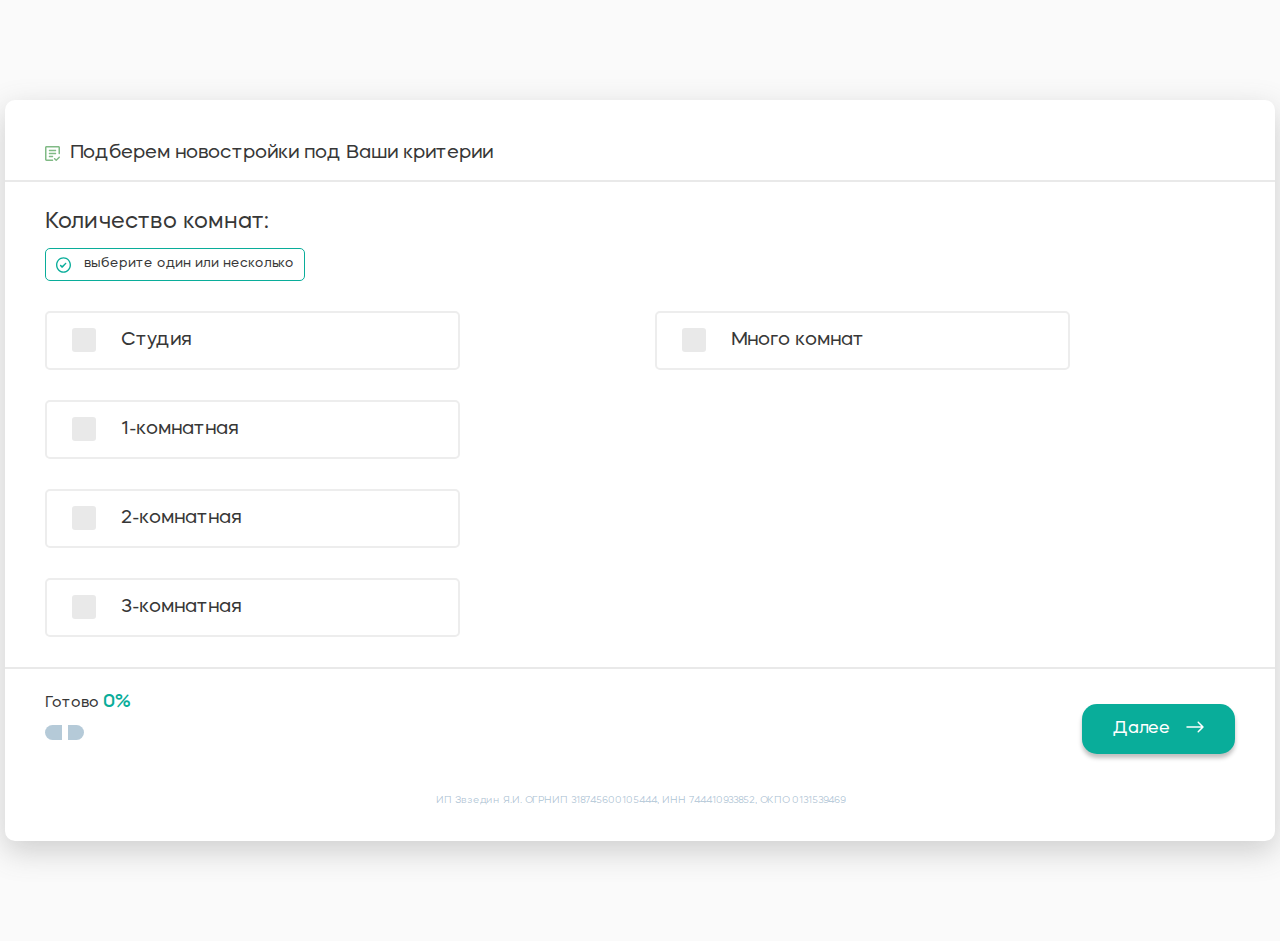
==== src/index.html @ 19c5e9fd "intro page" ====
<!DOCTYPE html>
<html lang="en">
<head>
    <meta charset="UTF-8">
    <meta name="viewport" content="width=device-width, initial-scale=1.0">
    <title>Сервис по подбору новостороек в Санкт-Петербурге и Ленинградской области</title>
    <link rel="stylesheet" href="css/style.css">
</head>
<body>



    <div class="quiz">
        <div class="quiz__wrap">
            <div class="quiz__content">
                <div class="quiz__header">
                    <p class="quiz__header-text">Подберем новостройки под Ваши критерии</p>
                </div>
                <form action="send.php" method="POST" class="quiz__form">

                    <input name="utm_source" type="hidden">
                    <input name="utm_medium" type="hidden">
                    <input name="utm_campaign" type="hidden">
                    <input name="utm_content" type="hidden">
                    <input name="utm_term" type="hidden">

                    
                    <!-- ------------Количество комнат-------------- -->
                    <div class="quiz__form-step quiz__form-step--active">
                        <h2 class="quiz__form-step-title">Количество комнат:</h2>
                        <div class="quiz__form-step-attention">выберите один или несколько</div>
                    
                        <div class="quiz__form-step-content">
                            <div class="quiz__form-step-content-col">
                                <label class="quiz__form-label">
                                    <input type="checkbox" name="desired_apartment_sizes[1]" value="Студия" class="quiz__form-checkbox">
                                    <div class="quiz__form-checkbox-text">Студия</div>
                                </label>
                    
                                <label class="quiz__form-label">
                                    <input type="checkbox" name="desired_apartment_sizes[2]" value="1-комнатная" class="quiz__form-checkbox">
                                    <div class="quiz__form-checkbox-text">1-комнатная</div>
                                </label>
                    
                                <label class="quiz__form-label">
                                    <input type="checkbox" name="desired_apartment_sizes[3]" value="2-комнатная" class="quiz__form-checkbox">
                                    <div class="quiz__form-checkbox-text">2-комнатная</div>
                                </label>
                    
                                <label class="quiz__form-label">
                                    <input type="checkbox" name="desired_apartment_sizes[4]" value="3-комнатная" class="quiz__form-checkbox">
                                    <div class="quiz__form-checkbox-text">3-комнатная</div>
                                </label>
                            </div>
                    
                            <div class="quiz__form-step-content-col">
                                <label class="quiz__form-label">
                                    <input type="checkbox" name="desired_apartment_sizes[5]" value="Много комнат" class="quiz__form-checkbox">
                                    <div class="quiz__form-checkbox-text">Много комнат</div>
                                </label>
                            </div>
                        </div>
                    </div>
                    <!-- -------------------------- -->


                    <!-- -------------Как будете покупать------------- -->
                    <div class="quiz__form-step">
                        <h2 class="quiz__form-step-title">Как будете покупать?</h2>
                        <div class="quiz__form-step-attention">выберите один или несколько</div>
                    
                        <div class="quiz__form-step-content">
                            <div class="quiz__form-step-content-col">
                                <label class="quiz__form-label">
                                    <input type="checkbox" name="desired_buy_method[1]" value="Ипотека с первым взносом" class="quiz__form-checkbox">
                                    <div class="quiz__form-checkbox-text">Ипотека с первым взносом</div>
                                </label>
                                <label class="quiz__form-label">
                                    <input type="checkbox" name="desired_buy_method[3]" value="Рассрочка от застройщика" class="quiz__form-checkbox">
                                    <div class="quiz__form-checkbox-text">Рассрочка от застройщика</div>
                                </label>
                                
                    
                            </div>
                    
                            <div class="quiz__form-step-content-col">
                                <label class="quiz__form-label">
                                    <input type="checkbox" name="desired_buy_method[2]" value="100% наличные" class="quiz__form-checkbox">
                                    <div class="quiz__form-checkbox-text">100% наличные</div>
                                </label>
                    
                                <!-- <label class="quiz__form-label">
                                    <input type="checkbox" name="desired_buy_method[4]" value="Денег нет, но я хочу" class="quiz__form-checkbox">
                                    <div class="quiz__form-checkbox-text">Денег нет, но я хочу</div>
                                </label> -->
                            </div>
                        </div>
                    </div>
                    <!-- -------------------------- -->

                    <!-- -------------Форма------------- -->
                    <div class="quiz__form-step">
                        

                        <div class="quiz__form-row">
                            <p class="quiz__form-row-text">Вам доступно 14 квартир</p>
                            <br>
                            <br>
                            <p class="quiz__form-row-text">Получить планировки, цены и всю информацию о ЖК</p>
                            <br>
                            <br>
                            <br>
                            <br>
                            <br>
                           
                            <div class="quiz__form-row-block">
                                <!--<label class="quiz__form-label">
                                    <input type="text" name="name" class="quiz__form-input" placeholder="Имя" required>
                                    
                                </label>-->
                                <label class="quiz__form-label">
                                    <input type="tel" name="tel" id="client_phone" class="quiz__form-input" placeholder="Телефон" required>
                                    
                                </label>
                                <!--<label class="quiz__form-label">
                                    <input type="email" name="email" class="quiz__form-input" placeholder="Почта" required>
                                    
                                </label>-->
                                <!-- <label class="quiz__form-label">
                                    <input type="checkbox" name="privacy_policy"
                                           class="quiz__form-checkbox"
                                           checked required>
                                    <div class="quiz__form-checkbox-text" id="privacy_policy-text">
                                        Я прочитал(-a) и согласен(-на) с
                                        <a target="_blank" rel="noopener noreferrer"
                                           href="https://yadoma-spb.ru/privacy-policy">
                                            политикой конфиденциальности
                                        </a>
                                    </div>
                                </label> -->
                                <!--<p class="quiz__form-agree">Отправляя форму, я соглашаюсь с <a href="javascript:;" target="_blank" rel="noopener noreferrer">политикой конфиденциальности</a></p>-->
                                <br>
                            </div>
                            <div class="quiz__form-row-block">
                                <!--<p class="quiz__form-row-text" style="text-align:center;">
                                    Выберите предпочтительный способ получения планировок с ценами:
                                </p>-->
                                <input type="hidden" name="communication_method">
                                <!--<button type="submit" class="quiz__form-row-btn quiz__form-row-btn--email"
                                        onclick="submit_with_communication_method('Email')">
                                    <svg width="22" height="16">
                                        <use xlink:href="img/icons/sprite.svg#quiz-email"></use>
                                    </svg>
                                    Получить по Email
                                </button>-->

                                <button type="submit" class="quiz__form-row-btn quiz__form-row-btn--whatsapp"
                                        onclick="submit_with_communication_method('WhatsApp')">
                                    <svg width="22" height="22">
                                        <use xlink:href="img/icons/sprite.svg#quiz-whatsapp"></use>
                                    </svg>
                                    Получить по WhatsApp
                                </button>
                                <p class="quiz__form-agree">Отправляя форму, я соглашаюсь с <a href="/privacy-policy.html" target="_blank" rel="noopener noreferrer">политикой конфиденциальности</a></p>
                            </div>
                            
                        </div>
                    </div>
                    <!-- -------------------------- -->
                </form>
                <div class="quiz__footer">
                    <div class="quiz__footer-progress">
                        <p class="quiz__footer-progress-text">Готово <span>0%</span></p>
                
                        <div class="quiz__footer-progress-bar">
                            <div class="quiz__footer-progress-bar-item"></div>
                            <div class="quiz__footer-progress-bar-item"></div>
                        </div>
                    </div>
                
                    <div class="quiz__footer-btns">
                        <a href="javascript:;" class="quiz__footer-prev js-prev">
                            <svg width="18" height="12">
                                <use xlink:href="img/icons/sprite.svg#quiz-prev"></use>
                            </svg>
                        </a>
                        <a href="javascript:;" class="quiz__footer-next js-next">
                            Далее
                            <svg width="18" height="12">
                                <use xlink:href="img/icons/sprite.svg#quiz-next"></use>
                            </svg>
                        </a>
                    </div>
                    
                    <div style="width: 100%; margin-top: 40px;">
                        <p style="font-size: 10px; color: #0b4f7f4d; text-align: center;">
                            ИП Звзедин Я.И. ОГРНИП 318745600105444, ИНН 744410933852, ОКПО 0131539469
                        </p>
                    </div>
                </div>
            </div>
            <div class="quiz__sidebar">
                
                <div class="quiz__help" id="support_href">
                    <div class="quiz__help-icon">
                        <svg width="60" height="60" viewBox="0 0 50 48" fill="none" xmlns="http://www.w3.org/2000/svg">
                            <path d="M26.0135 45.0031H24.0068C23.8276 45.0031 23.6557 44.9348 23.529 44.8131C23.4023 44.6915 23.3311 44.5265 23.3311 44.3545C23.3311 44.1824 23.4023 44.0174 23.529 43.8958C23.6557 43.7741 23.8276 43.7058 24.0068 43.7058H26.0135C26.1927 43.7058 26.3646 43.7741 26.4913 43.8958C26.618 44.0174 26.6892 44.1824 26.6892 44.3545C26.6892 44.5265 26.618 44.6915 26.4913 44.8131C26.3646 44.9348 26.1927 45.0031 26.0135 45.0031Z" fill="white"/>
                            <path d="M12.5811 45.0031H8.07433C7.89513 45.0031 7.72327 44.9347 7.59655 44.8131C7.46984 44.6915 7.39865 44.5265 7.39865 44.3544V25.9912C7.39865 25.8191 7.46984 25.6542 7.59655 25.5325C7.72327 25.4109 7.89513 25.3425 8.07433 25.3425C8.25353 25.3425 8.42539 25.4109 8.5521 25.5325C8.67882 25.6542 8.75 25.8191 8.75 25.9912V43.7058H12.5811C12.7603 43.7058 12.9321 43.7741 13.0589 43.8958C13.1856 44.0174 13.2568 44.1824 13.2568 44.3544C13.2568 44.5265 13.1856 44.6915 13.0589 44.8131C12.9321 44.9347 12.7603 45.0031 12.5811 45.0031Z" fill="white"/>
                            <path d="M19.277 45.0031H17.3108C17.1316 45.0031 16.9597 44.9348 16.833 44.8131C16.7063 44.6915 16.6351 44.5265 16.6351 44.3545C16.6351 44.1824 16.7063 44.0174 16.833 43.8958C16.9597 43.7741 17.1316 43.7058 17.3108 43.7058H19.277C19.4562 43.7058 19.6281 43.7741 19.7548 43.8958C19.8815 44.0174 19.9527 44.1824 19.9527 44.3545C19.9527 44.5265 19.8815 44.6915 19.7548 44.8131C19.6281 44.9348 19.4562 45.0031 19.277 45.0031Z" fill="white"/>
                            <path d="M41.9257 45.0031H30.7432C30.564 45.0031 30.3922 44.9347 30.2655 44.8131C30.1388 44.6915 30.0676 44.5265 30.0676 44.3544C30.0676 44.1824 30.1388 44.0174 30.2655 43.8958C30.3922 43.7741 30.564 43.7058 30.7432 43.7058H41.25V25.9912C41.25 25.8191 41.3212 25.6542 41.4479 25.5325C41.5746 25.4109 41.7465 25.3425 41.9257 25.3425C42.1049 25.3425 42.2767 25.4109 42.4034 25.5325C42.5302 25.6542 42.6013 25.8191 42.6013 25.9912V44.3544C42.6013 44.5265 42.5302 44.6915 42.4034 44.8131C42.2767 44.9347 42.1049 45.0031 41.9257 45.0031Z" fill="white"/>
                            <path d="M45.1486 28.5366C44.262 28.5362 43.4088 28.2115 42.7628 27.6285L25 11.6809L7.23715 27.6324C6.90168 27.9332 6.50775 28.1676 6.07786 28.3222C5.64797 28.4768 5.19056 28.5485 4.73179 28.5333C4.27301 28.518 3.82186 28.4161 3.40413 28.2334C2.9864 28.0507 2.61028 27.7907 2.29728 27.4683C1.98348 27.1468 1.73874 26.7691 1.57704 26.3568C1.41535 25.9445 1.33988 25.5056 1.35494 25.0652C1.37 24.6249 1.4753 24.1917 1.66481 23.7905C1.85433 23.3892 2.12435 23.0277 2.45945 22.7267L8.02431 17.7321C8.15522 17.6145 8.32942 17.5517 8.50859 17.5574C8.68776 17.5631 8.85723 17.6369 8.97972 17.7626C9.1022 17.8883 9.16766 18.0555 9.16171 18.2275C9.15575 18.3995 9.07886 18.5622 8.94796 18.6798L3.38174 23.6757C3.17593 23.8605 3.01006 24.0825 2.8936 24.3288C2.77714 24.5752 2.71237 24.8412 2.70299 25.1116C2.68404 25.6578 2.89186 26.1887 3.28073 26.5878C3.66959 26.9868 4.20765 27.2212 4.77653 27.2394C5.34541 27.2576 5.89852 27.0581 6.31418 26.6847L24.5378 10.3187C24.6631 10.206 24.8283 10.1432 25 10.1432C25.1717 10.1432 25.3369 10.206 25.4621 10.3187L43.6851 26.6828C44.1068 27.0423 44.6563 27.2327 45.22 27.2144C45.7837 27.1962 46.3186 26.9708 46.7142 26.5849C46.9073 26.3881 47.0581 26.1567 47.158 25.904C47.2579 25.6512 47.3049 25.382 47.2963 25.1118C47.2877 24.8416 47.2237 24.5757 47.1079 24.3293C46.9921 24.0828 46.8269 23.8607 46.6216 23.6757L26.4628 5.57837C26.0653 5.22366 25.5427 5.0265 25 5.0265C24.4573 5.0265 23.9347 5.22366 23.5371 5.57837L16.1263 12.2309C16.0629 12.2945 15.9866 12.3451 15.9021 12.3795C15.8176 12.4139 15.7267 12.4314 15.635 12.431C15.5432 12.4306 15.4525 12.4122 15.3684 12.377C15.2842 12.3418 15.2085 12.2906 15.1456 12.2263C15.0828 12.1621 15.0343 12.0863 15.003 12.0035C14.9718 11.9207 14.9584 11.8326 14.9637 11.7446C14.969 11.6567 14.993 11.5707 15.0341 11.4919C15.0752 11.4132 15.1325 11.3433 15.2027 11.2865L22.6149 4.63199C23.2631 4.05379 24.1151 3.73242 25 3.73242C25.8848 3.73242 26.7369 4.05379 27.3851 4.63199L47.5412 22.7293C48.0523 23.1903 48.4074 23.788 48.5605 24.445C48.7136 25.102 48.6576 25.788 48.3998 26.4141C48.1419 27.0402 47.6942 27.5775 47.1145 27.9564C46.5348 28.3354 45.8499 28.5384 45.1486 28.5392V28.5366Z" fill="white"/>
                            <path d="M8.48515 18.8509C8.30595 18.8509 8.13409 18.7826 8.00738 18.6609C7.88067 18.5393 7.80948 18.3743 7.80948 18.2023V3.64401C7.80948 3.47198 7.88067 3.30699 8.00738 3.18535C8.13409 3.0637 8.30595 2.99536 8.48515 2.99536H15.6656C15.8448 2.99536 16.0166 3.0637 16.1433 3.18535C16.27 3.30699 16.3412 3.47198 16.3412 3.64401V11.7573C16.3412 11.9293 16.27 12.0943 16.1433 12.216C16.0166 12.3376 15.8448 12.406 15.6656 12.406C15.4864 12.406 15.3145 12.3376 15.1878 12.216C15.0611 12.0943 14.9899 11.9293 14.9899 11.7573V4.29266H9.16083V18.2023C9.16083 18.3743 9.08964 18.5393 8.96293 18.6609C8.83622 18.7826 8.66435 18.8509 8.48515 18.8509Z" fill="white"/>
                            <path d="M24.3243 39.5676C24.1873 39.5676 24.0535 39.5277 23.9407 39.4531C23.8279 39.3785 23.7413 39.2728 23.6926 39.1498C22.6709 36.8033 21.3733 34.5766 19.825 32.5129C19.1194 31.56 18.5907 30.4972 18.2621 29.3715L18.1946 29.1211C17.8006 27.7039 17.9372 26.199 18.5804 24.8686C19.1011 23.8309 19.9164 22.9553 20.9324 22.3426C21.9483 21.7298 23.1238 21.4048 24.3236 21.4048C25.5235 21.4048 26.6989 21.7298 27.7149 22.3426C28.7309 22.9553 29.5461 23.8309 30.0669 24.8686C30.7088 26.1982 30.8455 27.7016 30.4534 29.1178L30.3858 29.3663C30.0571 30.4926 29.5284 31.556 28.823 32.5096C27.2806 34.5764 25.9844 36.8026 24.9588 39.1466C24.9104 39.2705 24.8237 39.3773 24.7103 39.4525C24.5968 39.5278 24.4622 39.5679 24.3243 39.5676ZM24.3243 22.7027C23.3778 22.701 22.4501 22.9569 21.6489 23.4407C20.8476 23.9244 20.2056 24.6163 19.7973 25.4361C19.2928 26.4914 19.1898 27.6832 19.5061 28.8039L19.5676 29.029C19.855 30.0102 20.3167 30.9365 20.9324 31.7669C22.2192 33.5073 23.3537 35.3468 24.3243 37.2668C25.2934 35.346 26.4278 33.5061 27.7155 31.7663C28.3313 30.9354 28.793 30.0087 29.0804 29.027L29.1419 28.8013C29.4571 27.6814 29.3541 26.4908 28.8507 25.4361C28.4427 24.6162 27.8008 23.9242 26.9996 23.4404C26.1985 22.9566 25.2708 22.7008 24.3243 22.7027Z" fill="white"/>
                            <path d="M24.3243 31.0736C23.6119 31.0736 22.9155 30.8708 22.3231 30.4908C21.7308 30.1109 21.2691 29.5708 20.9965 28.939C20.7239 28.3071 20.6525 27.6118 20.7915 26.941C20.9305 26.2703 21.2736 25.6541 21.7773 25.1705C22.2811 24.6869 22.9229 24.3576 23.6216 24.2242C24.3203 24.0907 25.0446 24.1592 25.7028 24.4209C26.3609 24.6827 26.9235 25.1259 27.3193 25.6945C27.7151 26.2632 27.9264 26.9317 27.9264 27.6157C27.9251 28.5324 27.5452 29.4112 26.87 30.0595C26.1947 30.7077 25.2793 31.0724 24.3243 31.0736ZM24.3243 25.455C23.8792 25.455 23.444 25.5817 23.0739 25.8191C22.7038 26.0566 22.4153 26.394 22.245 26.7888C22.0746 27.1836 22.03 27.6181 22.1169 28.0372C22.2037 28.4563 22.4181 28.8413 22.7329 29.1435C23.0476 29.4456 23.4486 29.6514 23.8852 29.7348C24.3218 29.8182 24.7744 29.7754 25.1856 29.6118C25.5969 29.4483 25.9484 29.1714 26.1957 28.8161C26.443 28.4607 26.575 28.043 26.575 27.6157C26.5745 27.0428 26.3372 26.4935 25.9152 26.0884C25.4932 25.6833 24.9211 25.4555 24.3243 25.455Z" fill="white"/>
                        </svg>
                    </div>
                    <div class="quiz__help-text multi-title">
                        


                        <p>Сервис по подбору новостороек в Санкт-Петербурге и Ленинградской области</p>
                    </div>
                    
                </div>
            </div>
        </div>

        <!--<div class="quiz__bottom">
            <p class="quiz__bottom-text">Наши преимущества</p>
            <div class="quiz__bottom-row">
                <div class="quiz__bottom-row-item">
                    <div class="quiz__bottom-row-item-icon">
                        <img src="img/icons/quiz1.png" alt="">
                    </div>
                    <p>
                        Подберем квартиру в новостройке
                    </p>
                    <div class="quiz__bottom-row-item-label">
                        Бесплатно
                    </div>
                </div>
        
                <div class="quiz__bottom-row-item">
                    <div class="quiz__bottom-row-item-icon">
                        <img src="img/icons/quiz2.png" alt="">
                    </div>
                    <p>
                        Выберем и согласуем удобную форму оплаты квартиры
                    </p>
                    <div class="quiz__bottom-row-item-label">
                        Бесплатно
                    </div>
                </div>
        
                <div class="quiz__bottom-row-item">
                    <div class="quiz__bottom-row-item-icon">
                        <img src="img/icons/quiz3.png" alt="">
                    </div>
                    <p>
                        Организуем выезд на интересующие объекты
                    </p>
                    <div class="quiz__bottom-row-item-label">
                        Бесплатно
                    </div>
                </div>
        
                <div class="quiz__bottom-row-item">
                    <div class="quiz__bottom-row-item-icon">
                        <img src="img/icons/quiz4.png" alt="">
                    </div>
                    <p>
                        Проконтролируем заключение договора с застройщиком
                    </p>
                    <div class="quiz__bottom-row-item-label">
                        Бесплатно
                    </div>
                </div>
        
                <div class="quiz__bottom-row-item">
                    <div class="quiz__bottom-row-item-icon">
                        <img src="img/icons/quiz5.png" alt="">
                    </div>
                    <p>
                        Поможем на всех этапах приемки квартиры и получении ключей
                    </p>
                    <div class="quiz__bottom-row-item-label">
                        В подарок
                    </div>
                </div>
            </div>
        </div>-->
    </div>
    <script src="https://code.jquery.com/jquery-3.5.0.min.js" integrity="sha256-xNzN2a4ltkB44Mc/Jz3pT4iU1cmeR0FkXs4pru/JxaQ=" crossorigin="anonymous"></script>
    <script src="js/jquery.inputmask.min.js"></script>
    <script src="js/multi.js"></script>
    <script src="js/quiz.js"></script>
    <script src="js/utm-common.js"></script>
    <script src="js/utm-set.js"></script>
    <!-- <script src="js/utm-load.js"></script> -->
</body>
</html>
---- src/css/style.css ----
@font-face {
  font-family: 'Mazzard H';
  src: url("../fonts/mazzard/MazzardH-Black.woff2") format("woff2"), url("../fonts/mazzard/MazzardH-Black.woff") format("woff");
  font-weight: 900;
  font-style: normal; }

@font-face {
  font-family: 'Mazzard H';
  src: url("../fonts/mazzard/MazzardH-ExtraBold.woff2") format("woff2"), url("../fonts/mazzard/MazzardH-ExtraBold.woff") format("woff");
  font-weight: 800;
  font-style: normal; }

@font-face {
  font-family: 'Mazzard H';
  src: url("../fonts/mazzard/MazzardH-Bold.woff2") format("woff2"), url("../fonts/mazzard/MazzardH-Bold.woff") format("woff");
  font-weight: 700;
  font-style: normal; }

@font-face {
  font-family: 'Mazzard H';
  src: url("../fonts/mazzard/MazzardH-SemiBold.woff2") format("woff2"), url("../fonts/mazzard/MazzardH-SemiBold.woff") format("woff");
  font-weight: 600;
  font-style: normal; }

@font-face {
  font-family: 'Mazzard H';
  src: url("../fonts/mazzard/MazzardH-Medium.woff2") format("woff2"), url("../fonts/mazzard/MazzardH-Medium.woff") format("woff");
  font-weight: 500;
  font-style: normal; }

@font-face {
  font-family: 'Mazzard H';
  src: url("../fonts/mazzard/MazzardH-Regular.woff2") format("woff2"), url("../fonts/mazzard/MazzardH-Regular.woff") format("woff");
  font-weight: 400;
  font-style: normal; }

@font-face {
  font-family: 'Mazzard H';
  src: url("../fonts/mazzard/MazzardH-Light.woff2") format("woff2"), url("../fonts/mazzard/MazzardH-Light.woff") format("woff");
  font-weight: 300;
  font-style: normal; }

@font-face {
  font-family: 'Mazzard H';
  src: url("../fonts/mazzard/MazzardH-ExtraLight.woff2") format("woff2"), url("../fonts/mazzard/MazzardH-ExtraLight.woff") format("woff");
  font-weight: 200;
  font-style: normal; }

@font-face {
  font-family: 'Mazzard H';
  src: url("../fonts/mazzard/MazzardH-Thin.woff2") format("woff2"), url("../fonts/mazzard/MazzardH-Thin.woff") format("woff");
  font-weight: 100;
  font-style: normal; }

* {
  -webkit-box-sizing: border-box;
          box-sizing: border-box; }
  *:before, *:after {
    -webkit-box-sizing: border-box;
            box-sizing: border-box; }

html, body {
  margin: 0;
  width: 100%;
  overflow-x: hidden; }

body {
  font-family: "Mazzard H", sans-serif;
  position: relative;
  /*line-height: 32px;*/
  font-size: 18px; }

ol,
ul {
  list-style: none;
  padding: 0;
  margin: 0; }

h1,
h2,
h3,
h4,
h5,
h6 {
  margin: 0;
  padding: 0; }

a {
  color: inherit;
  text-decoration: none;
  -webkit-transition: all .2s;
  transition: all .2s; }
  a:hover, a:focus {
    text-decoration: none;
    outline: none; }

p {
  margin: 0;
  padding: 0; }

input,
textarea,
button {
  outline: none;
  -webkit-appearance: none; }
  input:focus,
  textarea:focus,
  button:focus {
    outline: none; }

textarea {
  resize: none; }

.clearfix:after {
  content: "";
  display: table;
  clear: both; }

.container-wide {
  max-width: 1500px;
  margin: 0 auto;
  padding: 0 15px; }

.container {
  max-width: 1200px;
  margin: 0 auto;
  padding: 0 20px; }

.header {
  background-color: #fcfcfc;
  padding: 15px 0; }
  .header_mainpage {
    display: none; }
  .header__wrap {
    display: -webkit-box;
    display: -ms-flexbox;
    display: flex;
    -webkit-box-align: center;
        -ms-flex-align: center;
            align-items: center; }
  .header .logo {
    margin-right: 20px; }
    .header .logo svg {
      width: 90px;
      height: 86px;
      fill: #373737; }
  .header h2 {
    color: #373737;
    font-size: 30px;
    font-weight: 400; }

@media screen and (max-width: 1200px) {
  .header {
    background-color: #fff; } }

@media screen and (max-width: 992px) {
  .header {
    background-color: #09AD9A; }
    .header_mainpage {
      display: block; }
    .header .logo svg {
      fill: #fff; }
    .header h2 {
      font-size: 20px;
      font-weight: 500;
      color: #fff; } }

@media screen and (max-width: 768px) {
  .header .logo svg {
    width: 60px;
    height: 58px; }
  .header h2 {
    font-size: 18px;
    font-weight: 400; } }

@media screen and (max-width: 576px) {
  .header .logo {
    margin-right: 15px; }
  .header h2 {
    font-size: 14px; } }

.quiz-intro {
  background-color: #fcfcfc;
  position: relative; }
  .quiz-intro__wrap {
    position: relative;
    min-height: 100vh;
    display: -webkit-box;
    display: -ms-flexbox;
    display: flex;
    -webkit-box-orient: vertical;
    -webkit-box-direction: normal;
        -ms-flex-direction: column;
            flex-direction: column;
    -webkit-box-pack: center;
        -ms-flex-pack: center;
            justify-content: center; }
  .quiz-intro__image {
    display: none;
    position: relative;
    left: -15px;
    top: 0;
    width: calc(100% + 30px);
    height: 40vw;
    margin-bottom: 20px; }
    .quiz-intro__image img {
      width: 100%;
      height: 100%;
      -o-object-fit: cover;
         object-fit: cover;
      opacity: 0.7; }
  .quiz-intro__title {
    font-size: 6vh;
    line-height: 130%;
    margin-bottom: 5vh;
    font-weight: 700;
    color: #373737;
    max-width: 992px;
    position: relative;
    z-index: 1; }
  .quiz-intro__subtitle {
    font-size: 3vh;
    line-height: 145%;
    font-weight: 400;
    color: #373737;
    margin-bottom: 5vh;
    max-width: 658px;
    position: relative;
    z-index: 1; }
  .quiz-intro__link {
    font-size: 14px;
    line-height: 129%;
    color: #ffffff;
    font-weight: 400;
    background: #09AD9A;
    -webkit-box-shadow: 0px 4px 4px rgba(0, 0, 0, 0.25);
            box-shadow: 0px 4px 4px rgba(0, 0, 0, 0.25);
    border-radius: 15px;
    padding: 15px;
    display: block;
    text-align: center;
    max-width: 200px;
    position: relative;
    z-index: 1; }

@media screen and (max-width: 1200px) {
  .quiz-intro {
    background-color: #ffffff; }
    .quiz-intro__title {
      font-size: 5vw;
      margin-bottom: 5vh; }
    .quiz-intro__subtitle {
      font-size: 2.5vw;
      line-height: 145%;
      margin-bottom: 5vh; } }

@media screen and (max-width: 992px) {
  .quiz-intro__wrap {
    padding: 0 0 60px;
    overflow: visible;
    display: block;
    min-height: auto; }
  .quiz-intro__image {
    display: block;
    height: 30vw; }
  .quiz-intro__title {
    position: absolute;
    top: 50px;
    left: 0;
    z-index: 2;
    font-size: 3vw; } }

@media screen and (max-width: 576px) {
  .quiz-intro__image {
    height: 40vw; }
  .quiz-intro__title {
    font-size: 16px; }
  .quiz-intro__subtitle {
    font-size: 13px;
    margin-bottom: 20px; } }

.quiz {
  background-color: #FAFAFA;
  display: -webkit-box;
  display: -ms-flexbox;
  display: flex;
  -webkit-box-align: center;
      -ms-flex-align: center;
          align-items: center;
  min-height: 100vh;
  overflow: auto;
  padding: 100px 0;
  -ms-flex-wrap: wrap;
      flex-wrap: wrap; }
  .quiz__wrap {
    width: 1270px;
    display: -webkit-box;
    display: -ms-flexbox;
    display: flex;
    margin: 0 auto;
    background: #FFFFFF;
    -webkit-box-shadow: 0px 10px 30px rgba(104, 104, 104, 0.3);
            box-shadow: 0px 10px 30px rgba(104, 104, 104, 0.3);
    border-radius: 10px; }
    .quiz__wrap.last-steps .quiz__content {
      max-width: none; }
    .quiz__wrap.last-steps .quiz__sidebar {
      display: none; }
    .quiz__wrap.last-steps .quiz__header {
      display: none; }
    .quiz__wrap.last-steps .quiz__footer {
      display: none; }
    .quiz__wrap.last-steps .quiz__form {
      padding: 55px 130px; }
  .quiz__content {
    width: 100%;
    max-width: 100%; }
  .quiz__sidebar {
    width: 100%;
    max-width: 330px;
    display: none;
    background-color: rgba(238, 238, 238, 0.3);
    padding: 35px 30px; }
  .quiz__logo {
    display: none; }
    .quiz__logo svg {
      width: 106px;
      height: 25px;
      fill: #ffffff; }
  .quiz__help {
    display: -webkit-box;
    display: -ms-flexbox;
    display: flex;
    background: none;
    -webkit-box-align: center;
        -ms-flex-align: center;
            align-items: center;
    border: none;
    padding: 0; }
    .quiz__help-icon {
      display: -webkit-box;
      display: -ms-flexbox;
      display: flex;
      -webkit-box-align: center;
          -ms-flex-align: center;
              align-items: center;
      -webkit-box-pack: center;
          -ms-flex-pack: center;
              justify-content: center; }
    .quiz__help-text p {
      font-size: 18px;
      line-height: 20px;
      color: #373737;
      text-align: left; }
      .quiz__help-text p strong {
        font-size: 19px;
        line-height: 22px;
        margin-bottom: 10px; }
    .quiz__help-number {
      font-size: 17px;
      line-height: 20px;
      color: #373737;
      margin-top: 10px;
      display: none; }
  .quiz__header {
    padding: 40px 40px 12px;
    border-bottom: 2px solid #E9E9E9; }
    .quiz__header-text {
      font-size: 19px;
      line-height: 145%;
      color: #373737;
      padding-left: 25px;
      position: relative; }
      .quiz__header-text:before {
        position: absolute;
        content: "";
        width: 15px;
        height: 15px;
        background-image: url(../img/icons/quiz-header.svg);
        top: 0;
        bottom: 0;
        left: 0;
        margin: auto; }
  .quiz__form {
    padding: 25px 40px 30px; }
    .quiz__form-step {
      display: none; }
      .quiz__form-step--active {
        display: block; }
      .quiz__form-step-title {
        font-size: 22px;
        line-height: 145%;
        color: #373737;
        font-weight: 400;
        margin-bottom: 10px; }
      .quiz__form-step-attention {
        background: #fff;
        border: 1px solid #09AD9A;
        border-radius: 5px;
        display: inline-block;
        padding: 6px 10px 6px 38px;
        position: relative;
        font-size: 13px;
        line-height: 140%;
        color: #373737;
        margin-bottom: 30px; }
        .quiz__form-step-attention:before {
          position: absolute;
          content: "";
          width: 15px;
          height: 16px;
          background-image: url(../img/icons/quiz-attention2.svg);
          top: 0;
          bottom: 0;
          left: 10px;
          margin: auto; }
      .quiz__form-step-content {
        display: -webkit-box;
        display: -ms-flexbox;
        display: flex;
        margin: 0 -15px; }
        .quiz__form-step-content-col {
          width: 50%;
          margin: 0 15px; }
          .quiz__form-step-content-col--map {
            height: 330px;
            padding-right: 10px !important; }
    .quiz__form-progress {
      margin-bottom: 35px; }
      .quiz__form-progress-text {
        font-weight: 500;
        font-size: 23px;
        line-height: 145%;
        color: #09AD9A; }
      .quiz__form-progress-bar {
        display: -webkit-box;
        display: -ms-flexbox;
        display: flex; }
        .quiz__form-progress-bar-bar-item {
          background-color: #09AD9A;
          width: 13.5px;
          height: 15px;
          margin-right: 6px; }
          .quiz__form-progress-bar-bar-item:nth-last-of-type(1) {
            margin-right: 0;
            width: 16.5px;
            border-top-right-radius: 50px;
            border-bottom-right-radius: 50px; }
          .quiz__form-progress-bar-bar-item:nth-of-type(1) {
            width: 16.5px;
            border-top-left-radius: 50px;
            border-bottom-left-radius: 50px; }
    .quiz__form-row {
      display: -webkit-box;
      display: -ms-flexbox;
      display: flex;
      -webkit-box-pack: justify;
          -ms-flex-pack: justify;
              justify-content: space-between;
      -webkit-box-align: center;
          -ms-flex-align: center;
              align-items: center; }
      .quiz__form-row-block:nth-of-type(2) {
        max-width: 40%;
        text-align: right; }
      .quiz__form-row-text {
        font-size: 19px;
        line-height: 145%;
        color: #373737; }
      .quiz__form-row-btn {
        font-size: 17px;
        line-height: 50px;
        text-align: center;
        width: 295px;
        height: 50px;
        color: #ffffff;
        background: #09AD9A;
        -webkit-box-shadow: 0px 4px 4px rgba(0, 0, 0, 0.25);
                box-shadow: 0px 4px 4px rgba(0, 0, 0, 0.25);
        border-radius: 15px;
        border: none;
        cursor: pointer;
        -webkit-transition: 0.2s;
        transition: 0.2s; }
        .quiz__form-row-btn:active {
          background-color: #09AD9A; }
        .quiz__form-row-btn--email {
          width: 305px;
          background: none;
          border: 2px solid #09AD9A;
          color: #373737;
          line-height: 44px;
          display: -webkit-box;
          display: -ms-flexbox;
          display: flex;
          -webkit-box-align: center;
              -ms-flex-align: center;
                  align-items: center;
          margin: 15px 0 15px auto;
          text-align: left;
          padding-left: 30px; }
          .quiz__form-row-btn--email svg {
            margin-right: 20px; }
        .quiz__form-row-btn--whatsapp {
          width: 305px;
          line-height: 44px;
          border: 2px solid #09AD9A;
          display: -webkit-box;
          display: -ms-flexbox;
          display: flex;
          -webkit-box-align: center;
              -ms-flex-align: center;
                  align-items: center;
          margin: 0 0 0 auto;
          height: 54px;
          text-align: left;
          padding-left: 30px; }
          .quiz__form-row-btn--whatsapp svg {
            margin-right: 20px; }
    .quiz__form-label {
      display: block;
      margin-bottom: 30px;
      max-width: 415px; }
      .quiz__form-label:nth-last-of-type(1) {
        margin-bottom: 0; }
    .quiz__form-input {
      background: #FFFFFF;
      border: 2px solid #EDEDED;
      border-radius: 30px;
      padding: 14px 50px;
      font-size: 19px;
      line-height: 145%;
      color: #373737;
      width: 390px; }
      .quiz__form-input::-webkit-input-placeholder {
        color: #B6B6B6; }
      .quiz__form-input::-moz-placeholder {
        color: #B6B6B6; }
      .quiz__form-input:-ms-input-placeholder {
        color: #B6B6B6; }
      .quiz__form-input::-ms-input-placeholder {
        color: #B6B6B6; }
      .quiz__form-input::placeholder {
        color: #B6B6B6; }
    .quiz__form-agree {
      font-size: 12px;
      margin-top: 20px;
      max-width: 390px;
      text-align: center; }
    .quiz__form-checkbox {
      position: absolute;
      z-index: -1;
      opacity: 0;
      margin: 10px 0 0 20px; }
      .quiz__form-checkbox:checked + .quiz__form-checkbox-text {
        border-color: #09AD9A; }
        .quiz__form-checkbox:checked + .quiz__form-checkbox-text:before {
          border-color: #09AD9A; }
        .quiz__form-checkbox:checked + .quiz__form-checkbox-text:after {
          opacity: 1; }
      .quiz__form-checkbox-text {
        position: relative;
        padding: 18px 25px 18px 74px;
        cursor: pointer;
        display: inline-block;
        border: 2px solid #EDEDED;
        border-radius: 5px;
        width: 100%;
        max-width: 415px;
        -webkit-transition: 0.2s;
        transition: 0.2s;
        font-size: 19px;
        line-height: 1;
        color: #373737; }
        .quiz__form-checkbox-text:hover {
          -webkit-box-shadow: 0px 0px 15px rgba(11, 79, 127, 0.3);
                  box-shadow: 0px 0px 15px rgba(11, 79, 127, 0.3);
          border-color: #09AD9A; }
          .quiz__form-checkbox-text:hover:after {
            opacity: 1; }
        .quiz__form-checkbox-text:before {
          content: "";
          width: 24px;
          height: 24px;
          background-color: #E9E9E9;
          border-radius: 3px;
          position: absolute;
          left: 25px;
          top: 0;
          bottom: 0;
          margin: auto;
          -webkit-transition: 0.2s;
          transition: 0.2s; }
        .quiz__form-checkbox-text:after {
          content: "";
          width: 16px;
          height: 12px;
          background-image: url(../img/icons/checkbox.svg);
          border-radius: 3px;
          position: absolute;
          left: 29px;
          top: 0;
          bottom: 0;
          margin: auto;
          opacity: 0;
          -webkit-transition: 0.2s;
          transition: 0.2s; }
  .quiz__footer {
    display: -webkit-box;
    display: -ms-flexbox;
    display: flex;
    -ms-flex-wrap: wrap;
        flex-wrap: wrap;
    -webkit-box-pack: justify;
        -ms-flex-pack: justify;
            justify-content: space-between;
    padding: 20px 40px 35px;
    border-top: 2px solid #E9E9E9; }
    .quiz__footer-progress-text {
      font-size: 15px;
      line-height: 140%;
      color: #373737;
      font-weight: 400;
      margin-bottom: 9px; }
      .quiz__footer-progress-text span {
        font-size: 19px;
        line-height: 145%;
        font-weight: 500;
        color: #09AD9A; }
    .quiz__footer-progress-bar {
      display: -webkit-box;
      display: -ms-flexbox;
      display: flex; }
      .quiz__footer-progress-bar-item {
        background-color: rgba(11, 79, 127, 0.3);
        width: 13.5px;
        height: 15px;
        margin-right: 6px; }
        .quiz__footer-progress-bar-item.active {
          background-color: #09AD9A; }
        .quiz__footer-progress-bar-item:nth-last-of-type(1) {
          margin-right: 0;
          width: 16.5px;
          border-top-right-radius: 50px;
          border-bottom-right-radius: 50px; }
        .quiz__footer-progress-bar-item:nth-of-type(1) {
          width: 16.5px;
          border-top-left-radius: 50px;
          border-bottom-left-radius: 50px; }
    .quiz__footer-btns {
      font-size: 0;
      display: -webkit-box;
      display: -ms-flexbox;
      display: flex;
      -webkit-box-align: center;
          -ms-flex-align: center;
              align-items: center;
      margin-top: 15px; }
    .quiz__footer-prev {
      display: none;
      width: 50px;
      height: 50px;
      line-height: 58px;
      text-align: center;
      border-radius: 50px;
      background-color: #F7F7F7;
      border: 2px solid #F7F7F7;
      padding: 0;
      margin-right: 30px;
      cursor: pointer;
      -webkit-transition: 0.2s;
      transition: 0.2s; }
      .quiz__footer-prev:hover {
        border: 2px solid #EDEDED; }
    .quiz__footer-next {
      font-size: 17px;
      line-height: 145%;
      color: #ffffff;
      background: #09AD9A;
      -webkit-box-shadow: 0px 4px 4px rgba(0, 0, 0, 0.25);
              box-shadow: 0px 4px 4px rgba(0, 0, 0, 0.25);
      border-radius: 15px;
      border: none;
      padding: 13px 31px;
      cursor: pointer;
      -webkit-transition: 0.2s;
      transition: 0.2s; }
      .quiz__footer-next svg {
        margin-left: 11px; }
  .quiz__bottom {
    display: none;
    width: 100%;
    max-width: 1500px;
    margin: 0 auto;
    padding: 100px 15px 0; }
    .quiz__bottom.active {
      display: block; }
    .quiz__bottom-text {
      text-align: center;
      margin-bottom: 50px;
      font-size: 30px; }
    .quiz__bottom-logo {
      text-align: center;
      display: block;
      font-size: 19px;
      line-height: 145%;
      margin: 0 auto 52px;
      max-width: 282px; }
      .quiz__bottom-logo svg {
        display: block;
        margin: 0 auto 20px;
        width: 230px;
        height: 54px;
        fill: #1E90FF; }
    .quiz__bottom-row {
      display: -webkit-box;
      display: -ms-flexbox;
      display: flex;
      -webkit-box-pack: start;
          -ms-flex-pack: start;
              justify-content: flex-start;
      -ms-flex-wrap: wrap;
          flex-wrap: wrap;
      margin: 0 -15px; }
      .quiz__bottom-row-item {
        width: calc((100% / 3) - 30px);
        padding: 30px;
        margin: 0 15px 30px;
        display: -webkit-box;
        display: -ms-flexbox;
        display: flex;
        -webkit-box-align: center;
            -ms-flex-align: center;
                align-items: center;
        margin-bottom: 40px;
        position: relative;
        -webkit-box-shadow: 0px 2px 19px rgba(0, 0, 0, 0.1);
                box-shadow: 0px 2px 19px rgba(0, 0, 0, 0.1);
        border-radius: 10px;
        background-color: #ffffff; }
        .quiz__bottom-row-item p {
          font-size: 19px;
          line-height: 145%; }
        .quiz__bottom-row-item-icon {
          background-color: #ffffff;
          display: -webkit-box;
          display: -ms-flexbox;
          display: flex;
          border-radius: 100px;
          border: 1px solid #09AD9A;
          width: 70px;
          min-width: 70px;
          height: 70px;
          -webkit-box-align: center;
              -ms-flex-align: center;
                  align-items: center;
          -webkit-box-pack: center;
              -ms-flex-pack: center;
                  justify-content: center;
          margin-right: 30px; }
          .quiz__bottom-row-item-icon p {
            font-size: 80px;
            line-height: 145%;
            color: #1E90FF;
            font-weight: 700; }
        .quiz__bottom-row-item-label {
          position: absolute;
          right: -10px;
          top: -20px;
          font-size: 19px;
          line-height: 20px;
          font-weight: 700;
          background: -webkit-gradient(linear, right top, left top, from(rgba(11, 79, 127, 0.3)), to(#09AD9A));
          background: linear-gradient(270deg, rgba(11, 79, 127, 0.3) 0%, #09AD9A 100%);
          -webkit-box-shadow: 2px 2px 4px rgba(114, 142, 171, 0.1);
                  box-shadow: 2px 2px 4px rgba(114, 142, 171, 0.1);
          border-radius: 35px;
          color: #ffffff;
          padding: 10px 25px; }

@media screen and (max-width: 1270px) {
  .quiz__form {
    border-radius: 0; } }

@media screen and (max-width: 1200px) {
  .quiz__form-step-content {
    -ms-flex-wrap: wrap;
        flex-wrap: wrap;
    margin: 0; }
    .quiz__form-step-content-col {
      width: 100%;
      margin: 0 0 15px; }
      .quiz__form-step-content-col:nth-last-of-type(1) {
        margin-bottom: 0; }
      .quiz__form-step-content-col--map {
        width: 100%;
        height: auto;
        max-width: 395px;
        -webkit-box-ordinal-group: 3;
            -ms-flex-order: 2;
                order: 2;
        padding-right: 0 !important;
        margin-top: 30px; }
        .quiz__form-step-content-col--map-image {
          -webkit-box-ordinal-group: 2;
              -ms-flex-order: 1;
                  order: 1; }
          .quiz__form-step-content-col--map-image img {
            width: 100%; }
  .quiz__form-label {
    margin-bottom: 15px; }
  .quiz__bottom-row {
    -webkit-box-pack: start;
        -ms-flex-pack: start;
            justify-content: flex-start; }
    .quiz__bottom-row-item {
      width: calc((100% / 2) - 30px); }
      .quiz__bottom-row-item p {
        font-size: 16px; }
      .quiz__bottom-row-item-icon p {
        font-size: 80px; } }

@media screen and (max-width: 992px) {
  .quiz {
    padding: 0;
    -webkit-box-align: start;
        -ms-flex-align: start;
            align-items: flex-start;
    min-height: auto; }
    .quiz__wrap {
      -ms-flex-wrap: wrap;
          flex-wrap: wrap;
      -webkit-box-shadow: none;
              box-shadow: none; }
      .quiz__wrap.last-steps .quiz__form {
        padding: 35px 15px; }
      .quiz__wrap.last-steps .quiz__sidebar {
        display: -webkit-box;
        display: -ms-flexbox;
        display: flex; }
    .quiz__content {
      width: 100%;
      max-width: none;
      -webkit-box-ordinal-group: 3;
          -ms-flex-order: 2;
              order: 2; }
    .quiz__sidebar {
      -webkit-box-ordinal-group: 2;
          -ms-flex-order: 1;
              order: 1;
      width: 100%;
      max-width: none;
      background-color: #09AD9A;
      padding: 18px 40px;
      display: -webkit-box;
      display: -ms-flexbox;
      display: flex;
      -webkit-box-pack: justify;
          -ms-flex-pack: justify;
              justify-content: space-between;
      -webkit-box-align: center;
          -ms-flex-align: center;
              align-items: center; }
    .quiz__logo {
      display: block; }
    .quiz__help-icon {
      margin-right: 20px; }
    .quiz__help-text p {
      font-size: 18px;
      line-height: 100%;
      font-weight: 400;
      color: #ffffff;
      text-align: left; }
    .quiz__help-number {
      display: none !important; }
    .quiz__header {
      display: none; }
    .quiz__form-row-block {
      width: 100%; }
      .quiz__form-row-block .quiz__form-label {
        margin: 0 auto 15px; }
        .quiz__form-row-block .quiz__form-label:nth-last-of-type(1) {
          margin-bottom: 0; }
      .quiz__form-row-block .quiz__form-agree {
        margin: 20px auto; }
      .quiz__form-row-block:nth-of-type(2) {
        max-width: 415px;
        margin-top: 0;
        text-align: left; }
        .quiz__form-row-block:nth-of-type(2) .quiz__form-row-text {
          text-align: left; }
    .quiz__form-row-btn.js-next {
      margin-top: 35px;
      margin-bottom: 35px; }
    .quiz__form-row-btn--email {
      margin: 15px auto;
      padding-left: 30px; }
    .quiz__form-row-btn--whatsapp {
      margin: 0 auto;
      padding-left: 30px; }
    .quiz__form-input {
      background: #FFFFFF;
      border: none;
      border-bottom: 1px solid #979797;
      border-radius: 0;
      padding: 14px 0;
      font-size: 16px;
      width: 100%;
      max-width: 390px; }
    .quiz__form-progress {
      margin-bottom: 0; }
      .quiz__form-progress-text {
        display: none; }
      .quiz__form-progress-bar {
        display: -webkit-box;
        display: -ms-flexbox;
        display: flex;
        -webkit-box-pack: center;
            -ms-flex-pack: center;
                justify-content: center;
        margin-bottom: 35px; }
    .quiz__form-row {
      display: -webkit-box;
      display: -ms-flexbox;
      display: flex;
      -webkit-box-pack: center;
          -ms-flex-pack: center;
              justify-content: center;
      -webkit-box-align: center;
          -ms-flex-align: center;
              align-items: center;
      -ms-flex-wrap: wrap;
          flex-wrap: wrap; }
      .quiz__form-row-text {
        width: 100%;
        text-align: center;
        margin: 0 0 0; }
    .quiz__bottom {
      padding: 0 15px 15px;
      background-color: #ffffff; }
      .quiz__bottom-text {
        font-size: 18px; }
      .quiz__bottom-logo {
        margin: 0 auto 45px; } }

@media screen and (max-width: 768px) {
  .quiz__wrap {
    -ms-flex-wrap: wrap;
        flex-wrap: wrap;
    -webkit-box-shadow: none;
            box-shadow: none; }
    .quiz__wrap.last-steps .quiz__form {
      padding: 20px 35px; }
  .quiz__form-step-title {
    font-size: 18px;
    line-height: 145%;
    margin-bottom: 27px; }
  .quiz__bottom-row {
    margin: 0 -10px; }
    .quiz__bottom-row-item {
      width: calc((100% / 2) - 30px);
      margin: 0 15px 30px;
      -webkit-box-shadow: 0px 2px 19px rgba(0, 0, 0, 0.1);
              box-shadow: 0px 2px 19px rgba(0, 0, 0, 0.1);
      border-radius: 10px;
      padding: 20px 15px 25px; }
      .quiz__bottom-row-item p {
        font-size: 13px; }
      .quiz__bottom-row-item-icon {
        margin: 0 15px 0 0;
        position: relative;
        width: 45px;
        height: 45px;
        min-width: 45px; }
        .quiz__bottom-row-item-icon p {
          font-size: 70px;
          position: absolute;
          left: -35px; }
      .quiz__bottom-row-item-label {
        font-size: 12px;
        line-height: 20px;
        padding: 2px 20px;
        top: -15px; } }

@media screen and (max-width: 576px) {
  .quiz__wrap.last-steps .quiz__form {
    padding: 20px 35px; }
  .quiz__sidebar {
    padding: 18px 35px 18px 35px; }
  .quiz__help-text p {
    font-size: 13px; }
  .quiz__form {
    padding: 15px 35px 30px; }
    .quiz__form-progress {
      margin-bottom: 25px; }
    .quiz__form-row-block .quiz__form-row-text {
      font-size: 16px; }
    .quiz__form-row-text {
      font-size: 18px; }
    .quiz__form-row-btn {
      width: 250px;
      font-size: 15px; }
      .quiz__form-row-btn--email {
        width: 250px;
        padding-left: 15px;
        font-size: 15px; }
        .quiz__form-row-btn--email svg {
          margin-right: 15px; }
      .quiz__form-row-btn--whatsapp {
        width: 250px;
        font-size: 15px;
        padding-left: 50px;
        position: relative; }
        .quiz__form-row-btn--whatsapp svg {
          position: absolute;
          left: 15px;
          top: 0;
          bottom: 0;
          margin: auto; }
    .quiz__form-step-content-col--map {
      width: 100%;
      height: auto;
      max-width: none;
      -webkit-box-ordinal-group: 3;
          -ms-flex-order: 2;
              order: 2;
      padding-right: 0 !important;
      margin-top: 30px; }
      .quiz__form-step-content-col--map-image {
        -webkit-box-ordinal-group: 2;
            -ms-flex-order: 1;
                order: 1; }
        .quiz__form-step-content-col--map-image img {
          width: 100%;
          max-width: 415px; }
    .quiz__form-checkbox-text {
      font-size: 16px;
      line-height: 19px;
      padding: 18px 15px 18px 50px; }
      .quiz__form-checkbox-text:before {
        left: 15px; }
      .quiz__form-checkbox-text:after {
        left: 19px; }
  .quiz__footer {
    display: -webkit-box;
    display: -ms-flexbox;
    display: flex;
    -webkit-box-pack: center;
        -ms-flex-pack: center;
            justify-content: center;
    padding: 25px 35px 35px;
    -ms-flex-wrap: wrap;
        flex-wrap: wrap; }
    .quiz__footer-progress {
      width: 100%;
      display: -webkit-box;
      display: -ms-flexbox;
      display: flex;
      -webkit-box-pack: center;
          -ms-flex-pack: center;
              justify-content: center; }
      .quiz__footer-progress-text {
        display: none; }
      .quiz__footer-progress-bar {
        display: -webkit-box;
        display: -ms-flexbox;
        display: flex; }
    .quiz__footer-btns {
      font-size: 0;
      display: -webkit-box;
      display: -ms-flexbox;
      display: flex;
      -webkit-box-align: center;
          -ms-flex-align: center;
              align-items: center;
      margin-top: 40px;
      -webkit-box-pack: justify;
          -ms-flex-pack: justify;
              justify-content: space-between;
      width: 100%; }
    .quiz__footer-prev {
      display: none;
      width: 50px;
      height: 50px;
      line-height: 58px;
      text-align: center;
      border-radius: 50px;
      background-color: #F7F7F7;
      border: 2px solid #F7F7F7;
      padding: 0;
      margin-right: 30px;
      cursor: pointer;
      -webkit-transition: 0.2s;
      transition: 0.2s; }
      .quiz__footer-prev:hover {
        border: 2px solid #EDEDED; }
    .quiz__footer-next {
      font-size: 17px;
      line-height: 145%;
      color: #ffffff;
      margin-left: auto;
      border-radius: 15px;
      border: none;
      padding: 13px 31px;
      cursor: pointer;
      -webkit-transition: 0.2s;
      transition: 0.2s; }
      .quiz__footer-next svg {
        margin-left: 11px; }
  .quiz__bottom-logo {
    margin: 0 auto 45px; }
    .quiz__bottom-logo svg {
      width: 152px;
      height: 36px; }
  .quiz__bottom-row-item {
    width: 100%; }
    .quiz__bottom-row-item p {
      font-size: 12px;
      line-height: 14px; }
    .quiz__bottom-row-item-icon p {
      font-size: 70px;
      position: absolute;
      left: -35px; } }

.quiz-thanks__wrap {
  max-width: 1500px;
  padding: 0 40px 50px;
  margin: 0 auto;
  position: relative; }

.quiz-thanks__header {
  padding: 37px 0 0;
  display: -webkit-box;
  display: -ms-flexbox;
  display: flex;
  -webkit-box-pack: justify;
      -ms-flex-pack: justify;
          justify-content: space-between;
  -webkit-box-align: center;
      -ms-flex-align: center;
          align-items: center;
  margin-bottom: 15vh; }

.quiz-thanks__logo svg {
  width: 230px;
  height: 54px;
  fill: #1E90FF; }

.quiz-thanks__callback {
  font-size: 19px;
  line-height: 145%;
  color: #F77107;
  position: relative;
  white-space: nowrap;
  display: inline-block;
  width: 260px;
  padding: 21px 0;
  text-align: center;
  font-weight: 400;
  border: 1px solid #F77107;
  border-radius: 50px; }
  .quiz-thanks__callback span {
    position: absolute;
    bottom: -10px;
    left: 0;
    right: 0;
    margin: 0 auto;
    font-size: 17px;
    line-height: 145%;
    background-color: #ffffff;
    width: 190px;
    text-align: center; }

.quiz-thanks__help {
  display: none;
  -webkit-box-align: center;
      -ms-flex-align: center;
          align-items: center;
  border: none;
  background: none; }
  .quiz-thanks__help-text {
    font-size: 17px;
    line-height: 100%;
    color: #ffffff;
    margin-left: 20px;
    text-align: left; }
  .quiz-thanks__help-icon {
    display: -webkit-box;
    display: -ms-flexbox;
    display: flex;
    -webkit-box-pack: center;
        -ms-flex-pack: center;
            justify-content: center;
    -webkit-box-align: center;
        -ms-flex-align: center;
            align-items: center; }

.quiz-thanks__content {
  max-width: 1270px;
  margin: 0 auto;
  background: #ffffff;
  -webkit-box-shadow: 0px 10px 30px rgba(104, 104, 104, 0.3);
          box-shadow: 0px 10px 30px rgba(104, 104, 104, 0.3);
  border-radius: 10px;
  padding: 100px 15px;
  text-align: center; }

.quiz-thanks__icon {
  margin-bottom: 8vh; }

.quiz-thanks__title {
  color: #373737;
  font-size: 50px;
  line-height: 145%;
  font-weight: 700;
  margin-bottom: 6vh; }

.quiz-thanks__text {
  color: #373737;
  font-size: 27px;
  line-height: 145%; }

.quiz-thanks__social {
  display: none;
  -webkit-box-pack: center;
      -ms-flex-pack: center;
          justify-content: center;
  -webkit-box-align: center;
      -ms-flex-align: center;
          align-items: center;
  margin-top: 13vh; }
  .quiz-thanks__social-item {
    margin: 0 10px; }

.quiz-thanks__bottom {
  position: absolute;
  left: 0;
  bottom: 0;
  right: 0;
  padding: 40px 20px; }
  .quiz-thanks__bottom .quiz-thanks__text {
    font-size: 12px;
    margin-bottom: 10px; }

.quiz-thanks__link {
  font-size: 12px;
  line-height: 145%;
  color: #373737;
  border: 2px solid #373737;
  background: #ffffff;
  margin-left: auto;
  border-radius: 10px;
  padding: 5px 28px;
  cursor: pointer;
  display: inline-block; }

@media screen and (max-width: 992px) {
  .quiz-thanks__header {
    background-color: #09AD9A;
    margin: 0 -40px 60px;
    padding: 18px 40px; }
  .quiz-thanks__logo svg {
    width: 106px;
    height: 25px;
    fill: #ffffff; }
  .quiz-thanks__callback {
    display: none; }
  .quiz-thanks__help {
    display: -webkit-box;
    display: -ms-flexbox;
    display: flex; }
  .quiz-thanks__content {
    padding: 70px 15px 100px; } }

@media screen and (max-width: 576px) {
  .quiz-thanks__wrap {
    padding: 0;
    background-color: #ffffff; }
  .quiz-thanks__header {
    display: none; }
  .quiz-thanks__content {
    padding: 0 15px;
    -webkit-box-shadow: none;
            box-shadow: none;
    background-color: #09AD9A;
    display: -webkit-box;
    display: -ms-flexbox;
    display: flex;
    -webkit-box-orient: vertical;
    -webkit-box-direction: normal;
        -ms-flex-direction: column;
            flex-direction: column;
    -webkit-box-pack: center;
        -ms-flex-pack: center;
            justify-content: center;
    height: 100vh; }
  .quiz-thanks__icon {
    display: none; }
  .quiz-thanks__title {
    margin-bottom: 50px;
    color: #ffffff;
    font-size: 30px;
    line-height: 35px; }
  .quiz-thanks__text {
    font-size: 16px;
    line-height: 145%;
    color: #ffffff; }
  .quiz-thanks__social {
    display: -webkit-box;
    display: -ms-flexbox;
    display: flex; } }

/*# sourceMappingURL=style.css.map */
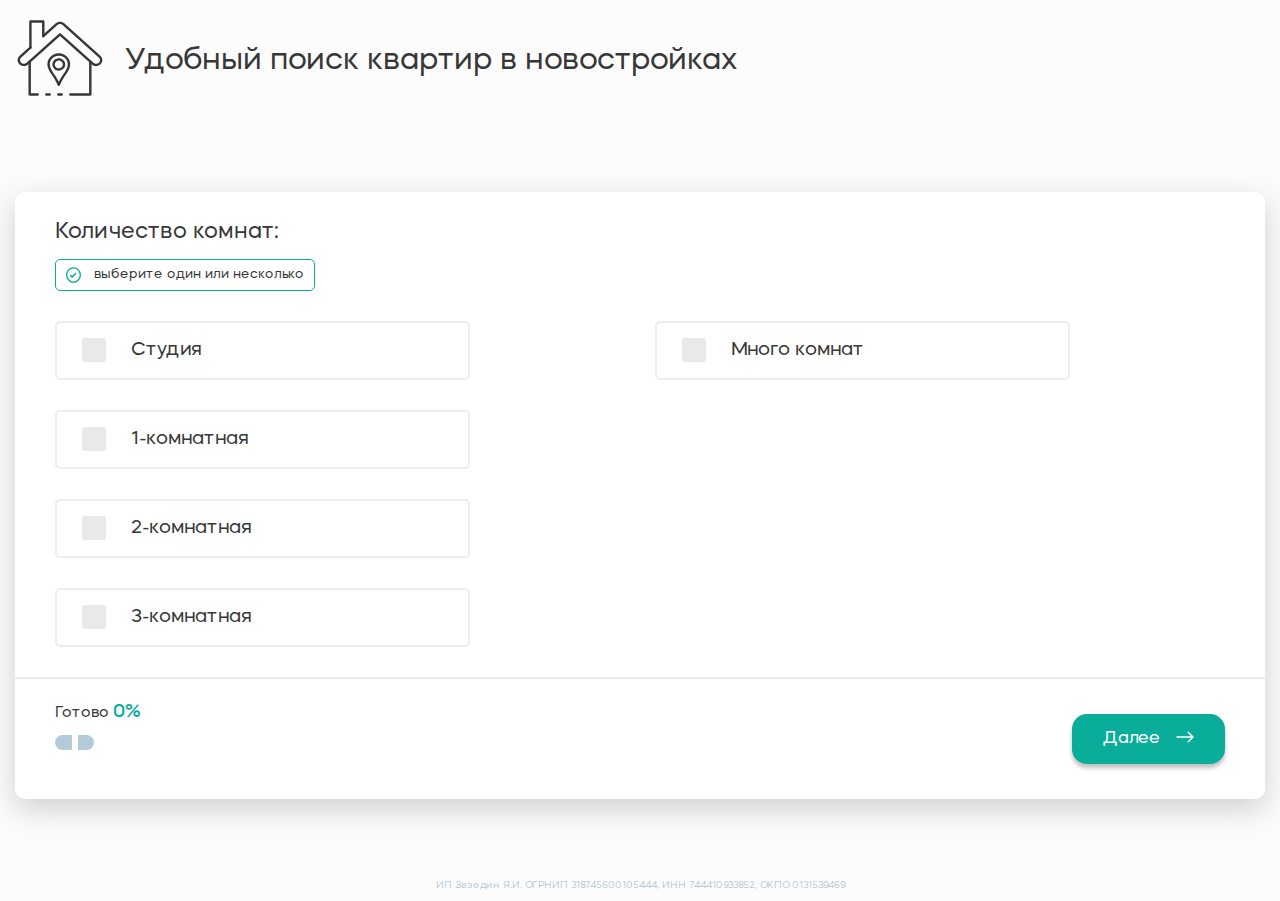
==== commit 8490162e: "correct all" ====
--- a/src/index.html
+++ b/src/index.html
@@ -7,289 +7,209 @@
     <link rel="stylesheet" href="css/style.css">
 </head>
 <body>
-
+    <header class="header">
+        <div class="container">
+            <div class="header__wrap">
+                <a href="javascript:;" class="logo">
+                    <svg>
+                        <use xlink:href="img/icons/sprite.svg#logo"></use>
+                    </svg>
+                </a>
+
+                <h2 class="multi-title">Удобный поиск квартир в новостройках</h2>
+            </div>
+        </div>
+    </header>
 
 
     <div class="quiz">
-        <div class="quiz__wrap">
-            <div class="quiz__content">
-                <div class="quiz__header">
-                    <p class="quiz__header-text">Подберем новостройки под Ваши критерии</p>
-                </div>
-                <form action="send.php" method="POST" class="quiz__form">
-
-                    <input name="utm_source" type="hidden">
-                    <input name="utm_medium" type="hidden">
-                    <input name="utm_campaign" type="hidden">
-                    <input name="utm_content" type="hidden">
-                    <input name="utm_term" type="hidden">
-
+        <div class="container">
+            <div class="quiz__wrap">
+                <div class="quiz__content">
+                    <form action="send.php" method="POST" class="quiz__form">
+    
+                        <input name="utm_source" type="hidden">
+                        <input name="utm_medium" type="hidden">
+                        <input name="utm_campaign" type="hidden">
+                        <input name="utm_content" type="hidden">
+                        <input name="utm_term" type="hidden">
+    
+                        
+                        <!-- ------------Количество комнат-------------- -->
+                        <div class="quiz__form-step quiz__form-step--active">
+                            <h2 class="quiz__form-step-title">Количество комнат:</h2>
+                            <div class="quiz__form-step-attention">выберите один или несколько</div>
+                        
+                            <div class="quiz__form-step-content">
+                                <div class="quiz__form-step-content-col">
+                                    <label class="quiz__form-label">
+                                        <input type="checkbox" name="desired_apartment_sizes[1]" value="Студия" class="quiz__form-checkbox">
+                                        <div class="quiz__form-checkbox-text">Студия</div>
+                                    </label>
+                        
+                                    <label class="quiz__form-label">
+                                        <input type="checkbox" name="desired_apartment_sizes[2]" value="1-комнатная" class="quiz__form-checkbox">
+                                        <div class="quiz__form-checkbox-text">1-комнатная</div>
+                                    </label>
+                        
+                                    <label class="quiz__form-label">
+                                        <input type="checkbox" name="desired_apartment_sizes[3]" value="2-комнатная" class="quiz__form-checkbox">
+                                        <div class="quiz__form-checkbox-text">2-комнатная</div>
+                                    </label>
+                        
+                                    <label class="quiz__form-label">
+                                        <input type="checkbox" name="desired_apartment_sizes[4]" value="3-комнатная" class="quiz__form-checkbox">
+                                        <div class="quiz__form-checkbox-text">3-комнатная</div>
+                                    </label>
+                                </div>
+                        
+                                <div class="quiz__form-step-content-col">
+                                    <label class="quiz__form-label">
+                                        <input type="checkbox" name="desired_apartment_sizes[5]" value="Много комнат" class="quiz__form-checkbox">
+                                        <div class="quiz__form-checkbox-text">Много комнат</div>
+                                    </label>
+                                </div>
+                            </div>
+                        </div>
+                        <!-- -------------------------- -->
+    
+    
+                        <!-- -------------Как будете покупать------------- -->
+                        <div class="quiz__form-step">
+                            <h2 class="quiz__form-step-title">Как будете покупать?</h2>
+                            <div class="quiz__form-step-attention">выберите один или несколько</div>
+                        
+                            <div class="quiz__form-step-content">
+                                <div class="quiz__form-step-content-col">
+                                    <label class="quiz__form-label">
+                                        <input type="checkbox" name="desired_buy_method[1]" value="Ипотека с первым взносом" class="quiz__form-checkbox">
+                                        <div class="quiz__form-checkbox-text">Ипотека с первым взносом</div>
+                                    </label>
+                                    <label class="quiz__form-label">
+                                        <input type="checkbox" name="desired_buy_method[3]" value="Рассрочка от застройщика" class="quiz__form-checkbox">
+                                        <div class="quiz__form-checkbox-text">Рассрочка от застройщика</div>
+                                    </label>
+                                    
+                        
+                                </div>
+                        
+                                <div class="quiz__form-step-content-col">
+                                    <label class="quiz__form-label">
+                                        <input type="checkbox" name="desired_buy_method[2]" value="100% наличные" class="quiz__form-checkbox">
+                                        <div class="quiz__form-checkbox-text">100% наличные</div>
+                                    </label>
+                        
+                                    <!-- <label class="quiz__form-label">
+                                        <input type="checkbox" name="desired_buy_method[4]" value="Денег нет, но я хочу" class="quiz__form-checkbox">
+                                        <div class="quiz__form-checkbox-text">Денег нет, но я хочу</div>
+                                    </label> -->
+                                </div>
+                            </div>
+                        </div>
+                        <!-- -------------------------- -->
+    
+                        <!-- -------------Форма------------- -->
+                        <div class="quiz__form-step">                           
+    
+                            <div class="quiz__form-feedback">
+                                <div class="wysiwyg">
+                                    <p>Вам доступно 14 квартир</p>
+                                    <p>Получить планировки, цены и всю информацию о ЖК</p>
+                                </div>
+                                
+                                <div class="quiz__form-feedback-block">
+                                    
+                                    <input type="hidden" name="communication_method">
+                                    <!--<button type="submit" class="quiz__form-row-btn quiz__form-row-btn--email"
+                                            onclick="submit_with_communication_method('Email')">
+                                        <svg width="22" height="16">
+                                            <use xlink:href="img/icons/sprite.svg#quiz-email"></use>
+                                        </svg>
+                                        Получить по Email
+                                    </button>-->
+                                    <label class="quiz__form-label">
+                                        <input type="tel" name="tel" id="client_phone" class="quiz__form-input" placeholder="Телефон" required>
+                                        
+                                    </label>
+                                    <button type="submit" class="quiz__form-feedback-btn"
+                                            onclick="submit_with_communication_method('WhatsApp')">
+                                        <svg width="22" height="22">
+                                            <use xlink:href="img/icons/sprite.svg#quiz-whatsapp"></use>
+                                        </svg>
+                                        Получить по WhatsApp
+                                    </button>
+                                    <p class="quiz__form-agree">Отправляя форму, я соглашаюсь с <a href="/privacy-policy.html" target="_blank" rel="noopener noreferrer">политикой конфиденциальности</a></p>
+                                </div>
+                                
+                            </div>
+                        </div>
+                        <!-- -------------------------- -->
+                    </form>
+                    <div class="quiz__footer">
+                        <div class="quiz__footer-progress">
+                            <p class="quiz__footer-progress-text">Готово <span>0%</span></p>
                     
-                    <!-- ------------Количество комнат-------------- -->
-                    <div class="quiz__form-step quiz__form-step--active">
-                        <h2 class="quiz__form-step-title">Количество комнат:</h2>
-                        <div class="quiz__form-step-attention">выберите один или несколько</div>
+                            <div class="quiz__footer-progress-bar">
+                                <div class="quiz__footer-progress-bar-item"></div>
+                                <div class="quiz__footer-progress-bar-item"></div>
+                            </div>
+                        </div>
                     
-                        <div class="quiz__form-step-content">
-                            <div class="quiz__form-step-content-col">
-                                <label class="quiz__form-label">
-                                    <input type="checkbox" name="desired_apartment_sizes[1]" value="Студия" class="quiz__form-checkbox">
-                                    <div class="quiz__form-checkbox-text">Студия</div>
-                                </label>
-                    
-                                <label class="quiz__form-label">
-                                    <input type="checkbox" name="desired_apartment_sizes[2]" value="1-комнатная" class="quiz__form-checkbox">
-                                    <div class="quiz__form-checkbox-text">1-комнатная</div>
-                                </label>
-                    
-                                <label class="quiz__form-label">
-                                    <input type="checkbox" name="desired_apartment_sizes[3]" value="2-комнатная" class="quiz__form-checkbox">
-                                    <div class="quiz__form-checkbox-text">2-комнатная</div>
-                                </label>
-                    
-                                <label class="quiz__form-label">
-                                    <input type="checkbox" name="desired_apartment_sizes[4]" value="3-комнатная" class="quiz__form-checkbox">
-                                    <div class="quiz__form-checkbox-text">3-комнатная</div>
-                                </label>
-                            </div>
-                    
-                            <div class="quiz__form-step-content-col">
-                                <label class="quiz__form-label">
-                                    <input type="checkbox" name="desired_apartment_sizes[5]" value="Много комнат" class="quiz__form-checkbox">
-                                    <div class="quiz__form-checkbox-text">Много комнат</div>
-                                </label>
-                            </div>
-                        </div>
-                    </div>
-                    <!-- -------------------------- -->
-
-
-                    <!-- -------------Как будете покупать------------- -->
-                    <div class="quiz__form-step">
-                        <h2 class="quiz__form-step-title">Как будете покупать?</h2>
-                        <div class="quiz__form-step-attention">выберите один или несколько</div>
-                    
-                        <div class="quiz__form-step-content">
-                            <div class="quiz__form-step-content-col">
-                                <label class="quiz__form-label">
-                                    <input type="checkbox" name="desired_buy_method[1]" value="Ипотека с первым взносом" class="quiz__form-checkbox">
-                                    <div class="quiz__form-checkbox-text">Ипотека с первым взносом</div>
-                                </label>
-                                <label class="quiz__form-label">
-                                    <input type="checkbox" name="desired_buy_method[3]" value="Рассрочка от застройщика" class="quiz__form-checkbox">
-                                    <div class="quiz__form-checkbox-text">Рассрочка от застройщика</div>
-                                </label>
-                                
-                    
-                            </div>
-                    
-                            <div class="quiz__form-step-content-col">
-                                <label class="quiz__form-label">
-                                    <input type="checkbox" name="desired_buy_method[2]" value="100% наличные" class="quiz__form-checkbox">
-                                    <div class="quiz__form-checkbox-text">100% наличные</div>
-                                </label>
-                    
-                                <!-- <label class="quiz__form-label">
-                                    <input type="checkbox" name="desired_buy_method[4]" value="Денег нет, но я хочу" class="quiz__form-checkbox">
-                                    <div class="quiz__form-checkbox-text">Денег нет, но я хочу</div>
-                                </label> -->
-                            </div>
-                        </div>
-                    </div>
-                    <!-- -------------------------- -->
-
-                    <!-- -------------Форма------------- -->
-                    <div class="quiz__form-step">
-                        
-
-                        <div class="quiz__form-row">
-                            <p class="quiz__form-row-text">Вам доступно 14 квартир</p>
-                            <br>
-                            <br>
-                            <p class="quiz__form-row-text">Получить планировки, цены и всю информацию о ЖК</p>
-                            <br>
-                            <br>
-                            <br>
-                            <br>
-                            <br>
-                           
-                            <div class="quiz__form-row-block">
-                                <!--<label class="quiz__form-label">
-                                    <input type="text" name="name" class="quiz__form-input" placeholder="Имя" required>
-                                    
-                                </label>-->
-                                <label class="quiz__form-label">
-                                    <input type="tel" name="tel" id="client_phone" class="quiz__form-input" placeholder="Телефон" required>
-                                    
-                                </label>
-                                <!--<label class="quiz__form-label">
-                                    <input type="email" name="email" class="quiz__form-input" placeholder="Почта" required>
-                                    
-                                </label>-->
-                                <!-- <label class="quiz__form-label">
-                                    <input type="checkbox" name="privacy_policy"
-                                           class="quiz__form-checkbox"
-                                           checked required>
-                                    <div class="quiz__form-checkbox-text" id="privacy_policy-text">
-                                        Я прочитал(-a) и согласен(-на) с
-                                        <a target="_blank" rel="noopener noreferrer"
-                                           href="https://yadoma-spb.ru/privacy-policy">
-                                            политикой конфиденциальности
-                                        </a>
-                                    </div>
-                                </label> -->
-                                <!--<p class="quiz__form-agree">Отправляя форму, я соглашаюсь с <a href="javascript:;" target="_blank" rel="noopener noreferrer">политикой конфиденциальности</a></p>-->
-                                <br>
-                            </div>
-                            <div class="quiz__form-row-block">
-                                <!--<p class="quiz__form-row-text" style="text-align:center;">
-                                    Выберите предпочтительный способ получения планировок с ценами:
-                                </p>-->
-                                <input type="hidden" name="communication_method">
-                                <!--<button type="submit" class="quiz__form-row-btn quiz__form-row-btn--email"
-                                        onclick="submit_with_communication_method('Email')">
-                                    <svg width="22" height="16">
-                                        <use xlink:href="img/icons/sprite.svg#quiz-email"></use>
-                                    </svg>
-                                    Получить по Email
-                                </button>-->
-
-                                <button type="submit" class="quiz__form-row-btn quiz__form-row-btn--whatsapp"
-                                        onclick="submit_with_communication_method('WhatsApp')">
-                                    <svg width="22" height="22">
-                                        <use xlink:href="img/icons/sprite.svg#quiz-whatsapp"></use>
-                                    </svg>
-                                    Получить по WhatsApp
-                                </button>
-                                <p class="quiz__form-agree">Отправляя форму, я соглашаюсь с <a href="/privacy-policy.html" target="_blank" rel="noopener noreferrer">политикой конфиденциальности</a></p>
-                            </div>
-                            
-                        </div>
-                    </div>
-                    <!-- -------------------------- -->
-                </form>
-                <div class="quiz__footer">
-                    <div class="quiz__footer-progress">
-                        <p class="quiz__footer-progress-text">Готово <span>0%</span></p>
-                
-                        <div class="quiz__footer-progress-bar">
-                            <div class="quiz__footer-progress-bar-item"></div>
-                            <div class="quiz__footer-progress-bar-item"></div>
-                        </div>
-                    </div>
-                
-                    <div class="quiz__footer-btns">
-                        <a href="javascript:;" class="quiz__footer-prev js-prev">
-                            <svg width="18" height="12">
-                                <use xlink:href="img/icons/sprite.svg#quiz-prev"></use>
-                            </svg>
-                        </a>
-                        <a href="javascript:;" class="quiz__footer-next js-next">
-                            Далее
-                            <svg width="18" height="12">
-                                <use xlink:href="img/icons/sprite.svg#quiz-next"></use>
-                            </svg>
-                        </a>
-                    </div>
-                    
-                    <div style="width: 100%; margin-top: 40px;">
-                        <p style="font-size: 10px; color: #0b4f7f4d; text-align: center;">
-                            ИП Звзедин Я.И. ОГРНИП 318745600105444, ИНН 744410933852, ОКПО 0131539469
-                        </p>
+                        <div class="quiz__footer-btns">
+                            <a href="javascript:;" class="quiz__footer-prev js-prev">
+                                <svg width="18" height="12">
+                                    <use xlink:href="img/icons/sprite.svg#quiz-prev"></use>
+                                </svg>
+                            </a>
+                            <a href="javascript:;" class="quiz__footer-next js-next">
+                                Далее
+                                <svg width="18" height="12">
+                                    <use xlink:href="img/icons/sprite.svg#quiz-next"></use>
+                                </svg>
+                            </a>
+                        </div>
+                        
+                        
                     </div>
                 </div>
-            </div>
-            <div class="quiz__sidebar">
-                
-                <div class="quiz__help" id="support_href">
-                    <div class="quiz__help-icon">
-                        <svg width="60" height="60" viewBox="0 0 50 48" fill="none" xmlns="http://www.w3.org/2000/svg">
-                            <path d="M26.0135 45.0031H24.0068C23.8276 45.0031 23.6557 44.9348 23.529 44.8131C23.4023 44.6915 23.3311 44.5265 23.3311 44.3545C23.3311 44.1824 23.4023 44.0174 23.529 43.8958C23.6557 43.7741 23.8276 43.7058 24.0068 43.7058H26.0135C26.1927 43.7058 26.3646 43.7741 26.4913 43.8958C26.618 44.0174 26.6892 44.1824 26.6892 44.3545C26.6892 44.5265 26.618 44.6915 26.4913 44.8131C26.3646 44.9348 26.1927 45.0031 26.0135 45.0031Z" fill="white"/>
-                            <path d="M12.5811 45.0031H8.07433C7.89513 45.0031 7.72327 44.9347 7.59655 44.8131C7.46984 44.6915 7.39865 44.5265 7.39865 44.3544V25.9912C7.39865 25.8191 7.46984 25.6542 7.59655 25.5325C7.72327 25.4109 7.89513 25.3425 8.07433 25.3425C8.25353 25.3425 8.42539 25.4109 8.5521 25.5325C8.67882 25.6542 8.75 25.8191 8.75 25.9912V43.7058H12.5811C12.7603 43.7058 12.9321 43.7741 13.0589 43.8958C13.1856 44.0174 13.2568 44.1824 13.2568 44.3544C13.2568 44.5265 13.1856 44.6915 13.0589 44.8131C12.9321 44.9347 12.7603 45.0031 12.5811 45.0031Z" fill="white"/>
-                            <path d="M19.277 45.0031H17.3108C17.1316 45.0031 16.9597 44.9348 16.833 44.8131C16.7063 44.6915 16.6351 44.5265 16.6351 44.3545C16.6351 44.1824 16.7063 44.0174 16.833 43.8958C16.9597 43.7741 17.1316 43.7058 17.3108 43.7058H19.277C19.4562 43.7058 19.6281 43.7741 19.7548 43.8958C19.8815 44.0174 19.9527 44.1824 19.9527 44.3545C19.9527 44.5265 19.8815 44.6915 19.7548 44.8131C19.6281 44.9348 19.4562 45.0031 19.277 45.0031Z" fill="white"/>
-                            <path d="M41.9257 45.0031H30.7432C30.564 45.0031 30.3922 44.9347 30.2655 44.8131C30.1388 44.6915 30.0676 44.5265 30.0676 44.3544C30.0676 44.1824 30.1388 44.0174 30.2655 43.8958C30.3922 43.7741 30.564 43.7058 30.7432 43.7058H41.25V25.9912C41.25 25.8191 41.3212 25.6542 41.4479 25.5325C41.5746 25.4109 41.7465 25.3425 41.9257 25.3425C42.1049 25.3425 42.2767 25.4109 42.4034 25.5325C42.5302 25.6542 42.6013 25.8191 42.6013 25.9912V44.3544C42.6013 44.5265 42.5302 44.6915 42.4034 44.8131C42.2767 44.9347 42.1049 45.0031 41.9257 45.0031Z" fill="white"/>
-                            <path d="M45.1486 28.5366C44.262 28.5362 43.4088 28.2115 42.7628 27.6285L25 11.6809L7.23715 27.6324C6.90168 27.9332 6.50775 28.1676 6.07786 28.3222C5.64797 28.4768 5.19056 28.5485 4.73179 28.5333C4.27301 28.518 3.82186 28.4161 3.40413 28.2334C2.9864 28.0507 2.61028 27.7907 2.29728 27.4683C1.98348 27.1468 1.73874 26.7691 1.57704 26.3568C1.41535 25.9445 1.33988 25.5056 1.35494 25.0652C1.37 24.6249 1.4753 24.1917 1.66481 23.7905C1.85433 23.3892 2.12435 23.0277 2.45945 22.7267L8.02431 17.7321C8.15522 17.6145 8.32942 17.5517 8.50859 17.5574C8.68776 17.5631 8.85723 17.6369 8.97972 17.7626C9.1022 17.8883 9.16766 18.0555 9.16171 18.2275C9.15575 18.3995 9.07886 18.5622 8.94796 18.6798L3.38174 23.6757C3.17593 23.8605 3.01006 24.0825 2.8936 24.3288C2.77714 24.5752 2.71237 24.8412 2.70299 25.1116C2.68404 25.6578 2.89186 26.1887 3.28073 26.5878C3.66959 26.9868 4.20765 27.2212 4.77653 27.2394C5.34541 27.2576 5.89852 27.0581 6.31418 26.6847L24.5378 10.3187C24.6631 10.206 24.8283 10.1432 25 10.1432C25.1717 10.1432 25.3369 10.206 25.4621 10.3187L43.6851 26.6828C44.1068 27.0423 44.6563 27.2327 45.22 27.2144C45.7837 27.1962 46.3186 26.9708 46.7142 26.5849C46.9073 26.3881 47.0581 26.1567 47.158 25.904C47.2579 25.6512 47.3049 25.382 47.2963 25.1118C47.2877 24.8416 47.2237 24.5757 47.1079 24.3293C46.9921 24.0828 46.8269 23.8607 46.6216 23.6757L26.4628 5.57837C26.0653 5.22366 25.5427 5.0265 25 5.0265C24.4573 5.0265 23.9347 5.22366 23.5371 5.57837L16.1263 12.2309C16.0629 12.2945 15.9866 12.3451 15.9021 12.3795C15.8176 12.4139 15.7267 12.4314 15.635 12.431C15.5432 12.4306 15.4525 12.4122 15.3684 12.377C15.2842 12.3418 15.2085 12.2906 15.1456 12.2263C15.0828 12.1621 15.0343 12.0863 15.003 12.0035C14.9718 11.9207 14.9584 11.8326 14.9637 11.7446C14.969 11.6567 14.993 11.5707 15.0341 11.4919C15.0752 11.4132 15.1325 11.3433 15.2027 11.2865L22.6149 4.63199C23.2631 4.05379 24.1151 3.73242 25 3.73242C25.8848 3.73242 26.7369 4.05379 27.3851 4.63199L47.5412 22.7293C48.0523 23.1903 48.4074 23.788 48.5605 24.445C48.7136 25.102 48.6576 25.788 48.3998 26.4141C48.1419 27.0402 47.6942 27.5775 47.1145 27.9564C46.5348 28.3354 45.8499 28.5384 45.1486 28.5392V28.5366Z" fill="white"/>
-                            <path d="M8.48515 18.8509C8.30595 18.8509 8.13409 18.7826 8.00738 18.6609C7.88067 18.5393 7.80948 18.3743 7.80948 18.2023V3.64401C7.80948 3.47198 7.88067 3.30699 8.00738 3.18535C8.13409 3.0637 8.30595 2.99536 8.48515 2.99536H15.6656C15.8448 2.99536 16.0166 3.0637 16.1433 3.18535C16.27 3.30699 16.3412 3.47198 16.3412 3.64401V11.7573C16.3412 11.9293 16.27 12.0943 16.1433 12.216C16.0166 12.3376 15.8448 12.406 15.6656 12.406C15.4864 12.406 15.3145 12.3376 15.1878 12.216C15.0611 12.0943 14.9899 11.9293 14.9899 11.7573V4.29266H9.16083V18.2023C9.16083 18.3743 9.08964 18.5393 8.96293 18.6609C8.83622 18.7826 8.66435 18.8509 8.48515 18.8509Z" fill="white"/>
-                            <path d="M24.3243 39.5676C24.1873 39.5676 24.0535 39.5277 23.9407 39.4531C23.8279 39.3785 23.7413 39.2728 23.6926 39.1498C22.6709 36.8033 21.3733 34.5766 19.825 32.5129C19.1194 31.56 18.5907 30.4972 18.2621 29.3715L18.1946 29.1211C17.8006 27.7039 17.9372 26.199 18.5804 24.8686C19.1011 23.8309 19.9164 22.9553 20.9324 22.3426C21.9483 21.7298 23.1238 21.4048 24.3236 21.4048C25.5235 21.4048 26.6989 21.7298 27.7149 22.3426C28.7309 22.9553 29.5461 23.8309 30.0669 24.8686C30.7088 26.1982 30.8455 27.7016 30.4534 29.1178L30.3858 29.3663C30.0571 30.4926 29.5284 31.556 28.823 32.5096C27.2806 34.5764 25.9844 36.8026 24.9588 39.1466C24.9104 39.2705 24.8237 39.3773 24.7103 39.4525C24.5968 39.5278 24.4622 39.5679 24.3243 39.5676ZM24.3243 22.7027C23.3778 22.701 22.4501 22.9569 21.6489 23.4407C20.8476 23.9244 20.2056 24.6163 19.7973 25.4361C19.2928 26.4914 19.1898 27.6832 19.5061 28.8039L19.5676 29.029C19.855 30.0102 20.3167 30.9365 20.9324 31.7669C22.2192 33.5073 23.3537 35.3468 24.3243 37.2668C25.2934 35.346 26.4278 33.5061 27.7155 31.7663C28.3313 30.9354 28.793 30.0087 29.0804 29.027L29.1419 28.8013C29.4571 27.6814 29.3541 26.4908 28.8507 25.4361C28.4427 24.6162 27.8008 23.9242 26.9996 23.4404C26.1985 22.9566 25.2708 22.7008 24.3243 22.7027Z" fill="white"/>
-                            <path d="M24.3243 31.0736C23.6119 31.0736 22.9155 30.8708 22.3231 30.4908C21.7308 30.1109 21.2691 29.5708 20.9965 28.939C20.7239 28.3071 20.6525 27.6118 20.7915 26.941C20.9305 26.2703 21.2736 25.6541 21.7773 25.1705C22.2811 24.6869 22.9229 24.3576 23.6216 24.2242C24.3203 24.0907 25.0446 24.1592 25.7028 24.4209C26.3609 24.6827 26.9235 25.1259 27.3193 25.6945C27.7151 26.2632 27.9264 26.9317 27.9264 27.6157C27.9251 28.5324 27.5452 29.4112 26.87 30.0595C26.1947 30.7077 25.2793 31.0724 24.3243 31.0736ZM24.3243 25.455C23.8792 25.455 23.444 25.5817 23.0739 25.8191C22.7038 26.0566 22.4153 26.394 22.245 26.7888C22.0746 27.1836 22.03 27.6181 22.1169 28.0372C22.2037 28.4563 22.4181 28.8413 22.7329 29.1435C23.0476 29.4456 23.4486 29.6514 23.8852 29.7348C24.3218 29.8182 24.7744 29.7754 25.1856 29.6118C25.5969 29.4483 25.9484 29.1714 26.1957 28.8161C26.443 28.4607 26.575 28.043 26.575 27.6157C26.5745 27.0428 26.3372 26.4935 25.9152 26.0884C25.4932 25.6833 24.9211 25.4555 24.3243 25.455Z" fill="white"/>
-                        </svg>
+                <!-- <div class="quiz__sidebar">
+                    
+                    <div class="quiz__help" id="support_href">
+                        <div class="quiz__help-icon">
+                            <svg width="60" height="60" viewBox="0 0 50 48" fill="none" xmlns="http://www.w3.org/2000/svg">
+                                <path d="M26.0135 45.0031H24.0068C23.8276 45.0031 23.6557 44.9348 23.529 44.8131C23.4023 44.6915 23.3311 44.5265 23.3311 44.3545C23.3311 44.1824 23.4023 44.0174 23.529 43.8958C23.6557 43.7741 23.8276 43.7058 24.0068 43.7058H26.0135C26.1927 43.7058 26.3646 43.7741 26.4913 43.8958C26.618 44.0174 26.6892 44.1824 26.6892 44.3545C26.6892 44.5265 26.618 44.6915 26.4913 44.8131C26.3646 44.9348 26.1927 45.0031 26.0135 45.0031Z" fill="white"/>
+                                <path d="M12.5811 45.0031H8.07433C7.89513 45.0031 7.72327 44.9347 7.59655 44.8131C7.46984 44.6915 7.39865 44.5265 7.39865 44.3544V25.9912C7.39865 25.8191 7.46984 25.6542 7.59655 25.5325C7.72327 25.4109 7.89513 25.3425 8.07433 25.3425C8.25353 25.3425 8.42539 25.4109 8.5521 25.5325C8.67882 25.6542 8.75 25.8191 8.75 25.9912V43.7058H12.5811C12.7603 43.7058 12.9321 43.7741 13.0589 43.8958C13.1856 44.0174 13.2568 44.1824 13.2568 44.3544C13.2568 44.5265 13.1856 44.6915 13.0589 44.8131C12.9321 44.9347 12.7603 45.0031 12.5811 45.0031Z" fill="white"/>
+                                <path d="M19.277 45.0031H17.3108C17.1316 45.0031 16.9597 44.9348 16.833 44.8131C16.7063 44.6915 16.6351 44.5265 16.6351 44.3545C16.6351 44.1824 16.7063 44.0174 16.833 43.8958C16.9597 43.7741 17.1316 43.7058 17.3108 43.7058H19.277C19.4562 43.7058 19.6281 43.7741 19.7548 43.8958C19.8815 44.0174 19.9527 44.1824 19.9527 44.3545C19.9527 44.5265 19.8815 44.6915 19.7548 44.8131C19.6281 44.9348 19.4562 45.0031 19.277 45.0031Z" fill="white"/>
+                                <path d="M41.9257 45.0031H30.7432C30.564 45.0031 30.3922 44.9347 30.2655 44.8131C30.1388 44.6915 30.0676 44.5265 30.0676 44.3544C30.0676 44.1824 30.1388 44.0174 30.2655 43.8958C30.3922 43.7741 30.564 43.7058 30.7432 43.7058H41.25V25.9912C41.25 25.8191 41.3212 25.6542 41.4479 25.5325C41.5746 25.4109 41.7465 25.3425 41.9257 25.3425C42.1049 25.3425 42.2767 25.4109 42.4034 25.5325C42.5302 25.6542 42.6013 25.8191 42.6013 25.9912V44.3544C42.6013 44.5265 42.5302 44.6915 42.4034 44.8131C42.2767 44.9347 42.1049 45.0031 41.9257 45.0031Z" fill="white"/>
+                                <path d="M45.1486 28.5366C44.262 28.5362 43.4088 28.2115 42.7628 27.6285L25 11.6809L7.23715 27.6324C6.90168 27.9332 6.50775 28.1676 6.07786 28.3222C5.64797 28.4768 5.19056 28.5485 4.73179 28.5333C4.27301 28.518 3.82186 28.4161 3.40413 28.2334C2.9864 28.0507 2.61028 27.7907 2.29728 27.4683C1.98348 27.1468 1.73874 26.7691 1.57704 26.3568C1.41535 25.9445 1.33988 25.5056 1.35494 25.0652C1.37 24.6249 1.4753 24.1917 1.66481 23.7905C1.85433 23.3892 2.12435 23.0277 2.45945 22.7267L8.02431 17.7321C8.15522 17.6145 8.32942 17.5517 8.50859 17.5574C8.68776 17.5631 8.85723 17.6369 8.97972 17.7626C9.1022 17.8883 9.16766 18.0555 9.16171 18.2275C9.15575 18.3995 9.07886 18.5622 8.94796 18.6798L3.38174 23.6757C3.17593 23.8605 3.01006 24.0825 2.8936 24.3288C2.77714 24.5752 2.71237 24.8412 2.70299 25.1116C2.68404 25.6578 2.89186 26.1887 3.28073 26.5878C3.66959 26.9868 4.20765 27.2212 4.77653 27.2394C5.34541 27.2576 5.89852 27.0581 6.31418 26.6847L24.5378 10.3187C24.6631 10.206 24.8283 10.1432 25 10.1432C25.1717 10.1432 25.3369 10.206 25.4621 10.3187L43.6851 26.6828C44.1068 27.0423 44.6563 27.2327 45.22 27.2144C45.7837 27.1962 46.3186 26.9708 46.7142 26.5849C46.9073 26.3881 47.0581 26.1567 47.158 25.904C47.2579 25.6512 47.3049 25.382 47.2963 25.1118C47.2877 24.8416 47.2237 24.5757 47.1079 24.3293C46.9921 24.0828 46.8269 23.8607 46.6216 23.6757L26.4628 5.57837C26.0653 5.22366 25.5427 5.0265 25 5.0265C24.4573 5.0265 23.9347 5.22366 23.5371 5.57837L16.1263 12.2309C16.0629 12.2945 15.9866 12.3451 15.9021 12.3795C15.8176 12.4139 15.7267 12.4314 15.635 12.431C15.5432 12.4306 15.4525 12.4122 15.3684 12.377C15.2842 12.3418 15.2085 12.2906 15.1456 12.2263C15.0828 12.1621 15.0343 12.0863 15.003 12.0035C14.9718 11.9207 14.9584 11.8326 14.9637 11.7446C14.969 11.6567 14.993 11.5707 15.0341 11.4919C15.0752 11.4132 15.1325 11.3433 15.2027 11.2865L22.6149 4.63199C23.2631 4.05379 24.1151 3.73242 25 3.73242C25.8848 3.73242 26.7369 4.05379 27.3851 4.63199L47.5412 22.7293C48.0523 23.1903 48.4074 23.788 48.5605 24.445C48.7136 25.102 48.6576 25.788 48.3998 26.4141C48.1419 27.0402 47.6942 27.5775 47.1145 27.9564C46.5348 28.3354 45.8499 28.5384 45.1486 28.5392V28.5366Z" fill="white"/>
+                                <path d="M8.48515 18.8509C8.30595 18.8509 8.13409 18.7826 8.00738 18.6609C7.88067 18.5393 7.80948 18.3743 7.80948 18.2023V3.64401C7.80948 3.47198 7.88067 3.30699 8.00738 3.18535C8.13409 3.0637 8.30595 2.99536 8.48515 2.99536H15.6656C15.8448 2.99536 16.0166 3.0637 16.1433 3.18535C16.27 3.30699 16.3412 3.47198 16.3412 3.64401V11.7573C16.3412 11.9293 16.27 12.0943 16.1433 12.216C16.0166 12.3376 15.8448 12.406 15.6656 12.406C15.4864 12.406 15.3145 12.3376 15.1878 12.216C15.0611 12.0943 14.9899 11.9293 14.9899 11.7573V4.29266H9.16083V18.2023C9.16083 18.3743 9.08964 18.5393 8.96293 18.6609C8.83622 18.7826 8.66435 18.8509 8.48515 18.8509Z" fill="white"/>
+                                <path d="M24.3243 39.5676C24.1873 39.5676 24.0535 39.5277 23.9407 39.4531C23.8279 39.3785 23.7413 39.2728 23.6926 39.1498C22.6709 36.8033 21.3733 34.5766 19.825 32.5129C19.1194 31.56 18.5907 30.4972 18.2621 29.3715L18.1946 29.1211C17.8006 27.7039 17.9372 26.199 18.5804 24.8686C19.1011 23.8309 19.9164 22.9553 20.9324 22.3426C21.9483 21.7298 23.1238 21.4048 24.3236 21.4048C25.5235 21.4048 26.6989 21.7298 27.7149 22.3426C28.7309 22.9553 29.5461 23.8309 30.0669 24.8686C30.7088 26.1982 30.8455 27.7016 30.4534 29.1178L30.3858 29.3663C30.0571 30.4926 29.5284 31.556 28.823 32.5096C27.2806 34.5764 25.9844 36.8026 24.9588 39.1466C24.9104 39.2705 24.8237 39.3773 24.7103 39.4525C24.5968 39.5278 24.4622 39.5679 24.3243 39.5676ZM24.3243 22.7027C23.3778 22.701 22.4501 22.9569 21.6489 23.4407C20.8476 23.9244 20.2056 24.6163 19.7973 25.4361C19.2928 26.4914 19.1898 27.6832 19.5061 28.8039L19.5676 29.029C19.855 30.0102 20.3167 30.9365 20.9324 31.7669C22.2192 33.5073 23.3537 35.3468 24.3243 37.2668C25.2934 35.346 26.4278 33.5061 27.7155 31.7663C28.3313 30.9354 28.793 30.0087 29.0804 29.027L29.1419 28.8013C29.4571 27.6814 29.3541 26.4908 28.8507 25.4361C28.4427 24.6162 27.8008 23.9242 26.9996 23.4404C26.1985 22.9566 25.2708 22.7008 24.3243 22.7027Z" fill="white"/>
+                                <path d="M24.3243 31.0736C23.6119 31.0736 22.9155 30.8708 22.3231 30.4908C21.7308 30.1109 21.2691 29.5708 20.9965 28.939C20.7239 28.3071 20.6525 27.6118 20.7915 26.941C20.9305 26.2703 21.2736 25.6541 21.7773 25.1705C22.2811 24.6869 22.9229 24.3576 23.6216 24.2242C24.3203 24.0907 25.0446 24.1592 25.7028 24.4209C26.3609 24.6827 26.9235 25.1259 27.3193 25.6945C27.7151 26.2632 27.9264 26.9317 27.9264 27.6157C27.9251 28.5324 27.5452 29.4112 26.87 30.0595C26.1947 30.7077 25.2793 31.0724 24.3243 31.0736ZM24.3243 25.455C23.8792 25.455 23.444 25.5817 23.0739 25.8191C22.7038 26.0566 22.4153 26.394 22.245 26.7888C22.0746 27.1836 22.03 27.6181 22.1169 28.0372C22.2037 28.4563 22.4181 28.8413 22.7329 29.1435C23.0476 29.4456 23.4486 29.6514 23.8852 29.7348C24.3218 29.8182 24.7744 29.7754 25.1856 29.6118C25.5969 29.4483 25.9484 29.1714 26.1957 28.8161C26.443 28.4607 26.575 28.043 26.575 27.6157C26.5745 27.0428 26.3372 26.4935 25.9152 26.0884C25.4932 25.6833 24.9211 25.4555 24.3243 25.455Z" fill="white"/>
+                            </svg>
+                        </div>
+                        <div class="quiz__help-text multi-title">
+                            
+    
+    
+                            <p>Сервис по подбору новостороек в Санкт-Петербурге и Ленинградской области</p>
+                        </div>
+                        
                     </div>
-                    <div class="quiz__help-text multi-title">
-                        
-
-
-                        <p>Сервис по подбору новостороек в Санкт-Петербурге и Ленинградской области</p>
-                    </div>
-                    
-                </div>
+                </div> -->
             </div>
         </div>
-
-        <!--<div class="quiz__bottom">
-            <p class="quiz__bottom-text">Наши преимущества</p>
-            <div class="quiz__bottom-row">
-                <div class="quiz__bottom-row-item">
-                    <div class="quiz__bottom-row-item-icon">
-                        <img src="img/icons/quiz1.png" alt="">
-                    </div>
-                    <p>
-                        Подберем квартиру в новостройке
-                    </p>
-                    <div class="quiz__bottom-row-item-label">
-                        Бесплатно
-                    </div>
-                </div>
+    </div>
+
+    <footer class="footer">
+        <div class="container">
+            <div class="footer__wrap">
+                <p>
+                    ИП Звзедин Я.И. ОГРНИП 318745600105444, ИНН 744410933852, ОКПО 0131539469
+                </p>
+            </div>
+        </div>
         
-                <div class="quiz__bottom-row-item">
-                    <div class="quiz__bottom-row-item-icon">
-                        <img src="img/icons/quiz2.png" alt="">
-                    </div>
-                    <p>
-                        Выберем и согласуем удобную форму оплаты квартиры
-                    </p>
-                    <div class="quiz__bottom-row-item-label">
-                        Бесплатно
-                    </div>
-                </div>
-        
-                <div class="quiz__bottom-row-item">
-                    <div class="quiz__bottom-row-item-icon">
-                        <img src="img/icons/quiz3.png" alt="">
-                    </div>
-                    <p>
-                        Организуем выезд на интересующие объекты
-                    </p>
-                    <div class="quiz__bottom-row-item-label">
-                        Бесплатно
-                    </div>
-                </div>
-        
-                <div class="quiz__bottom-row-item">
-                    <div class="quiz__bottom-row-item-icon">
-                        <img src="img/icons/quiz4.png" alt="">
-                    </div>
-                    <p>
-                        Проконтролируем заключение договора с застройщиком
-                    </p>
-                    <div class="quiz__bottom-row-item-label">
-                        Бесплатно
-                    </div>
-                </div>
-        
-                <div class="quiz__bottom-row-item">
-                    <div class="quiz__bottom-row-item-icon">
-                        <img src="img/icons/quiz5.png" alt="">
-                    </div>
-                    <p>
-                        Поможем на всех этапах приемки квартиры и получении ключей
-                    </p>
-                    <div class="quiz__bottom-row-item-label">
-                        В подарок
-                    </div>
-                </div>
-            </div>
-        </div>-->
-    </div>
+    </footer>
     <script src="https://code.jquery.com/jquery-3.5.0.min.js" integrity="sha256-xNzN2a4ltkB44Mc/Jz3pT4iU1cmeR0FkXs4pru/JxaQ=" crossorigin="anonymous"></script>
     <script src="js/jquery.inputmask.min.js"></script>
     <script src="js/multi.js"></script>
--- a/src/css/style.css
+++ b/src/css/style.css
@@ -118,13 +118,15 @@
 
 .container-wide {
   max-width: 1500px;
+  width: 100%;
   margin: 0 auto;
   padding: 0 15px; }
 
 .container {
-  max-width: 1200px;
+  max-width: 1300px;
+  width: 100%;
   margin: 0 auto;
-  padding: 0 20px; }
+  padding: 0 15px; }
 
 .header {
   background-color: #fcfcfc;
@@ -178,6 +180,18 @@
     margin-right: 15px; }
   .header h2 {
     font-size: 14px; } }
+
+.footer {
+  padding: 10px 0;
+  background-color: #fcfcfc; }
+  .footer__wrap p {
+    font-size: 10px;
+    color: #0b4f7f4d;
+    text-align: center; }
+
+@media screen and (max-width: 1200px) {
+  .footer {
+    background-color: #fff; } }
 
 .quiz-intro {
   background-color: #fcfcfc;
@@ -280,34 +294,26 @@
     margin-bottom: 20px; } }
 
 .quiz {
-  background-color: #FAFAFA;
+  background-color: #fcfcfc;
   display: -webkit-box;
   display: -ms-flexbox;
   display: flex;
   -webkit-box-align: center;
       -ms-flex-align: center;
           align-items: center;
-  min-height: 100vh;
+  min-height: calc(100vh - 153px);
   overflow: auto;
-  padding: 100px 0;
+  padding: 30px 0;
   -ms-flex-wrap: wrap;
       flex-wrap: wrap; }
   .quiz__wrap {
-    width: 1270px;
-    display: -webkit-box;
-    display: -ms-flexbox;
-    display: flex;
-    margin: 0 auto;
     background: #FFFFFF;
     -webkit-box-shadow: 0px 10px 30px rgba(104, 104, 104, 0.3);
             box-shadow: 0px 10px 30px rgba(104, 104, 104, 0.3);
-    border-radius: 10px; }
+    border-radius: 10px;
+    width: 100%; }
     .quiz__wrap.last-steps .quiz__content {
       max-width: none; }
-    .quiz__wrap.last-steps .quiz__sidebar {
-      display: none; }
-    .quiz__wrap.last-steps .quiz__header {
-      display: none; }
     .quiz__wrap.last-steps .quiz__footer {
       display: none; }
     .quiz__wrap.last-steps .quiz__form {
@@ -315,72 +321,6 @@
   .quiz__content {
     width: 100%;
     max-width: 100%; }
-  .quiz__sidebar {
-    width: 100%;
-    max-width: 330px;
-    display: none;
-    background-color: rgba(238, 238, 238, 0.3);
-    padding: 35px 30px; }
-  .quiz__logo {
-    display: none; }
-    .quiz__logo svg {
-      width: 106px;
-      height: 25px;
-      fill: #ffffff; }
-  .quiz__help {
-    display: -webkit-box;
-    display: -ms-flexbox;
-    display: flex;
-    background: none;
-    -webkit-box-align: center;
-        -ms-flex-align: center;
-            align-items: center;
-    border: none;
-    padding: 0; }
-    .quiz__help-icon {
-      display: -webkit-box;
-      display: -ms-flexbox;
-      display: flex;
-      -webkit-box-align: center;
-          -ms-flex-align: center;
-              align-items: center;
-      -webkit-box-pack: center;
-          -ms-flex-pack: center;
-              justify-content: center; }
-    .quiz__help-text p {
-      font-size: 18px;
-      line-height: 20px;
-      color: #373737;
-      text-align: left; }
-      .quiz__help-text p strong {
-        font-size: 19px;
-        line-height: 22px;
-        margin-bottom: 10px; }
-    .quiz__help-number {
-      font-size: 17px;
-      line-height: 20px;
-      color: #373737;
-      margin-top: 10px;
-      display: none; }
-  .quiz__header {
-    padding: 40px 40px 12px;
-    border-bottom: 2px solid #E9E9E9; }
-    .quiz__header-text {
-      font-size: 19px;
-      line-height: 145%;
-      color: #373737;
-      padding-left: 25px;
-      position: relative; }
-      .quiz__header-text:before {
-        position: absolute;
-        content: "";
-        width: 15px;
-        height: 15px;
-        background-image: url(../img/icons/quiz-header.svg);
-        top: 0;
-        bottom: 0;
-        left: 0;
-        margin: auto; }
   .quiz__form {
     padding: 25px 40px 30px; }
     .quiz__form-step {
@@ -422,15 +362,12 @@
         .quiz__form-step-content-col {
           width: 50%;
           margin: 0 15px; }
-          .quiz__form-step-content-col--map {
-            height: 330px;
-            padding-right: 10px !important; }
     .quiz__form-progress {
       margin-bottom: 35px; }
       .quiz__form-progress-text {
         font-weight: 500;
         font-size: 23px;
-        line-height: 145%;
+        line-height: 1.45;
         color: #09AD9A; }
       .quiz__form-progress-bar {
         display: -webkit-box;
@@ -441,16 +378,16 @@
           width: 13.5px;
           height: 15px;
           margin-right: 6px; }
-          .quiz__form-progress-bar-bar-item:nth-last-of-type(1) {
+          .quiz__form-progress-bar-bar-item:last-of-type() {
             margin-right: 0;
             width: 16.5px;
             border-top-right-radius: 50px;
             border-bottom-right-radius: 50px; }
-          .quiz__form-progress-bar-bar-item:nth-of-type(1) {
+          .quiz__form-progress-bar-bar-item:first-of-type() {
             width: 16.5px;
             border-top-left-radius: 50px;
             border-bottom-left-radius: 50px; }
-    .quiz__form-row {
+    .quiz__form-feedback {
       display: -webkit-box;
       display: -ms-flexbox;
       display: flex;
@@ -460,63 +397,43 @@
       -webkit-box-align: center;
           -ms-flex-align: center;
               align-items: center; }
-      .quiz__form-row-block:nth-of-type(2) {
+      .quiz__form-feedback .wysiwyg p {
+        font-size: 19px;
+        line-height: 1.45;
+        color: #373737; }
+      .quiz__form-feedback-block {
         max-width: 40%;
-        text-align: right; }
-      .quiz__form-row-text {
-        font-size: 19px;
-        line-height: 145%;
-        color: #373737; }
-      .quiz__form-row-btn {
+        text-align: center; }
+      .quiz__form-feedback-btn {
         font-size: 17px;
         line-height: 50px;
         text-align: center;
-        width: 295px;
+        display: -webkit-box;
+        display: -ms-flexbox;
+        display: flex;
+        -webkit-box-align: center;
+            -ms-flex-align: center;
+                align-items: center;
+        -webkit-box-pack: center;
+            -ms-flex-pack: center;
+                justify-content: center;
+        width: 260px;
         height: 50px;
-        color: #ffffff;
+        color: #fff;
         background: #09AD9A;
+        border: 2px solid #09AD9A;
         -webkit-box-shadow: 0px 4px 4px rgba(0, 0, 0, 0.25);
                 box-shadow: 0px 4px 4px rgba(0, 0, 0, 0.25);
         border-radius: 15px;
         border: none;
         cursor: pointer;
         -webkit-transition: 0.2s;
-        transition: 0.2s; }
-        .quiz__form-row-btn:active {
+        transition: 0.2s;
+        margin: 20px auto 0; }
+        .quiz__form-feedback-btn svg {
+          margin-right: 10px; }
+        .quiz__form-feedback-btn:active {
           background-color: #09AD9A; }
-        .quiz__form-row-btn--email {
-          width: 305px;
-          background: none;
-          border: 2px solid #09AD9A;
-          color: #373737;
-          line-height: 44px;
-          display: -webkit-box;
-          display: -ms-flexbox;
-          display: flex;
-          -webkit-box-align: center;
-              -ms-flex-align: center;
-                  align-items: center;
-          margin: 15px 0 15px auto;
-          text-align: left;
-          padding-left: 30px; }
-          .quiz__form-row-btn--email svg {
-            margin-right: 20px; }
-        .quiz__form-row-btn--whatsapp {
-          width: 305px;
-          line-height: 44px;
-          border: 2px solid #09AD9A;
-          display: -webkit-box;
-          display: -ms-flexbox;
-          display: flex;
-          -webkit-box-align: center;
-              -ms-flex-align: center;
-                  align-items: center;
-          margin: 0 0 0 auto;
-          height: 54px;
-          text-align: left;
-          padding-left: 30px; }
-          .quiz__form-row-btn--whatsapp svg {
-            margin-right: 20px; }
     .quiz__form-label {
       display: block;
       margin-bottom: 30px;
@@ -524,14 +441,15 @@
       .quiz__form-label:nth-last-of-type(1) {
         margin-bottom: 0; }
     .quiz__form-input {
-      background: #FFFFFF;
-      border: 2px solid #EDEDED;
-      border-radius: 30px;
-      padding: 14px 50px;
+      background: #fff;
+      border: none;
+      border-bottom: 2px solid #09AD9A;
+      border-radius: 0;
+      padding: 14px 0;
       font-size: 19px;
-      line-height: 145%;
+      line-height: 1.45;
       color: #373737;
-      width: 390px; }
+      width: 260px; }
       .quiz__form-input::-webkit-input-placeholder {
         color: #B6B6B6; }
       .quiz__form-input::-moz-placeholder {
@@ -675,7 +593,7 @@
     .quiz__footer-next {
       font-size: 17px;
       line-height: 145%;
-      color: #ffffff;
+      color: #fff;
       background: #09AD9A;
       -webkit-box-shadow: 0px 4px 4px rgba(0, 0, 0, 0.25);
               box-shadow: 0px 4px 4px rgba(0, 0, 0, 0.25);
@@ -687,138 +605,23 @@
       transition: 0.2s; }
       .quiz__footer-next svg {
         margin-left: 11px; }
-  .quiz__bottom {
-    display: none;
-    width: 100%;
-    max-width: 1500px;
-    margin: 0 auto;
-    padding: 100px 15px 0; }
-    .quiz__bottom.active {
-      display: block; }
-    .quiz__bottom-text {
-      text-align: center;
-      margin-bottom: 50px;
-      font-size: 30px; }
-    .quiz__bottom-logo {
-      text-align: center;
-      display: block;
-      font-size: 19px;
-      line-height: 145%;
-      margin: 0 auto 52px;
-      max-width: 282px; }
-      .quiz__bottom-logo svg {
-        display: block;
-        margin: 0 auto 20px;
-        width: 230px;
-        height: 54px;
-        fill: #1E90FF; }
-    .quiz__bottom-row {
-      display: -webkit-box;
-      display: -ms-flexbox;
-      display: flex;
-      -webkit-box-pack: start;
-          -ms-flex-pack: start;
-              justify-content: flex-start;
+
+@media screen and (max-width: 1200px) {
+  .quiz {
+    background-color: #fff; }
+    .quiz__wrap.last-steps .quiz__form {
+      padding: 55px 80px; }
+    .quiz__form-step-content {
       -ms-flex-wrap: wrap;
           flex-wrap: wrap;
-      margin: 0 -15px; }
-      .quiz__bottom-row-item {
-        width: calc((100% / 3) - 30px);
-        padding: 30px;
-        margin: 0 15px 30px;
-        display: -webkit-box;
-        display: -ms-flexbox;
-        display: flex;
-        -webkit-box-align: center;
-            -ms-flex-align: center;
-                align-items: center;
-        margin-bottom: 40px;
-        position: relative;
-        -webkit-box-shadow: 0px 2px 19px rgba(0, 0, 0, 0.1);
-                box-shadow: 0px 2px 19px rgba(0, 0, 0, 0.1);
-        border-radius: 10px;
-        background-color: #ffffff; }
-        .quiz__bottom-row-item p {
-          font-size: 19px;
-          line-height: 145%; }
-        .quiz__bottom-row-item-icon {
-          background-color: #ffffff;
-          display: -webkit-box;
-          display: -ms-flexbox;
-          display: flex;
-          border-radius: 100px;
-          border: 1px solid #09AD9A;
-          width: 70px;
-          min-width: 70px;
-          height: 70px;
-          -webkit-box-align: center;
-              -ms-flex-align: center;
-                  align-items: center;
-          -webkit-box-pack: center;
-              -ms-flex-pack: center;
-                  justify-content: center;
-          margin-right: 30px; }
-          .quiz__bottom-row-item-icon p {
-            font-size: 80px;
-            line-height: 145%;
-            color: #1E90FF;
-            font-weight: 700; }
-        .quiz__bottom-row-item-label {
-          position: absolute;
-          right: -10px;
-          top: -20px;
-          font-size: 19px;
-          line-height: 20px;
-          font-weight: 700;
-          background: -webkit-gradient(linear, right top, left top, from(rgba(11, 79, 127, 0.3)), to(#09AD9A));
-          background: linear-gradient(270deg, rgba(11, 79, 127, 0.3) 0%, #09AD9A 100%);
-          -webkit-box-shadow: 2px 2px 4px rgba(114, 142, 171, 0.1);
-                  box-shadow: 2px 2px 4px rgba(114, 142, 171, 0.1);
-          border-radius: 35px;
-          color: #ffffff;
-          padding: 10px 25px; }
-
-@media screen and (max-width: 1270px) {
-  .quiz__form {
-    border-radius: 0; } }
-
-@media screen and (max-width: 1200px) {
-  .quiz__form-step-content {
-    -ms-flex-wrap: wrap;
-        flex-wrap: wrap;
-    margin: 0; }
-    .quiz__form-step-content-col {
-      width: 100%;
-      margin: 0 0 15px; }
-      .quiz__form-step-content-col:nth-last-of-type(1) {
-        margin-bottom: 0; }
-      .quiz__form-step-content-col--map {
+      margin: 0; }
+      .quiz__form-step-content-col {
         width: 100%;
-        height: auto;
-        max-width: 395px;
-        -webkit-box-ordinal-group: 3;
-            -ms-flex-order: 2;
-                order: 2;
-        padding-right: 0 !important;
-        margin-top: 30px; }
-        .quiz__form-step-content-col--map-image {
-          -webkit-box-ordinal-group: 2;
-              -ms-flex-order: 1;
-                  order: 1; }
-          .quiz__form-step-content-col--map-image img {
-            width: 100%; }
-  .quiz__form-label {
-    margin-bottom: 15px; }
-  .quiz__bottom-row {
-    -webkit-box-pack: start;
-        -ms-flex-pack: start;
-            justify-content: flex-start; }
-    .quiz__bottom-row-item {
-      width: calc((100% / 2) - 30px); }
-      .quiz__bottom-row-item p {
-        font-size: 16px; }
-      .quiz__bottom-row-item-icon p {
-        font-size: 80px; } }
+        margin: 0 0 15px; }
+        .quiz__form-step-content-col:last-of-type() {
+          margin-bottom: 0; }
+    .quiz__form-label {
+      margin-bottom: 15px; } }
 
 @media screen and (max-width: 992px) {
   .quiz {
@@ -833,80 +636,35 @@
       -webkit-box-shadow: none;
               box-shadow: none; }
       .quiz__wrap.last-steps .quiz__form {
-        padding: 35px 15px; }
-      .quiz__wrap.last-steps .quiz__sidebar {
-        display: -webkit-box;
-        display: -ms-flexbox;
-        display: flex; }
+        padding: 35px 0; }
     .quiz__content {
       width: 100%;
       max-width: none;
       -webkit-box-ordinal-group: 3;
           -ms-flex-order: 2;
               order: 2; }
-    .quiz__sidebar {
-      -webkit-box-ordinal-group: 2;
-          -ms-flex-order: 1;
-              order: 1;
-      width: 100%;
-      max-width: none;
-      background-color: #09AD9A;
-      padding: 18px 40px;
-      display: -webkit-box;
-      display: -ms-flexbox;
-      display: flex;
-      -webkit-box-pack: justify;
-          -ms-flex-pack: justify;
-              justify-content: space-between;
-      -webkit-box-align: center;
-          -ms-flex-align: center;
-              align-items: center; }
-    .quiz__logo {
-      display: block; }
-    .quiz__help-icon {
-      margin-right: 20px; }
-    .quiz__help-text p {
-      font-size: 18px;
-      line-height: 100%;
-      font-weight: 400;
-      color: #ffffff;
-      text-align: left; }
-    .quiz__help-number {
-      display: none !important; }
-    .quiz__header {
-      display: none; }
-    .quiz__form-row-block {
-      width: 100%; }
-      .quiz__form-row-block .quiz__form-label {
-        margin: 0 auto 15px; }
-        .quiz__form-row-block .quiz__form-label:nth-last-of-type(1) {
-          margin-bottom: 0; }
-      .quiz__form-row-block .quiz__form-agree {
-        margin: 20px auto; }
-      .quiz__form-row-block:nth-of-type(2) {
-        max-width: 415px;
-        margin-top: 0;
-        text-align: left; }
-        .quiz__form-row-block:nth-of-type(2) .quiz__form-row-text {
-          text-align: left; }
-    .quiz__form-row-btn.js-next {
-      margin-top: 35px;
-      margin-bottom: 35px; }
-    .quiz__form-row-btn--email {
-      margin: 15px auto;
-      padding-left: 30px; }
-    .quiz__form-row-btn--whatsapp {
-      margin: 0 auto;
-      padding-left: 30px; }
-    .quiz__form-input {
-      background: #FFFFFF;
-      border: none;
-      border-bottom: 1px solid #979797;
-      border-radius: 0;
-      padding: 14px 0;
-      font-size: 16px;
-      width: 100%;
-      max-width: 390px; }
+    .quiz__form-feedback {
+      -webkit-box-orient: vertical;
+      -webkit-box-direction: normal;
+          -ms-flex-direction: column;
+              flex-direction: column;
+      -webkit-box-pack: start;
+          -ms-flex-pack: start;
+              justify-content: flex-start; }
+      .quiz__form-feedback .wysiwyg {
+        text-align: center;
+        margin-bottom: 40px; }
+        .quiz__form-feedback .wysiwyg p:first-of-type {
+          margin-bottom: 40px; }
+      .quiz__form-feedback-block {
+        width: 100%;
+        max-width: none; }
+        .quiz__form-feedback-block .quiz__form-label {
+          margin: 0 auto 15px; }
+          .quiz__form-feedback-block .quiz__form-label:nth-last-of-type(1) {
+            margin-bottom: 0; }
+        .quiz__form-feedback-block .quiz__form-agree {
+          margin: 20px auto; }
     .quiz__form-progress {
       margin-bottom: 0; }
       .quiz__form-progress-text {
@@ -919,7 +677,7 @@
             -ms-flex-pack: center;
                 justify-content: center;
         margin-bottom: 35px; }
-    .quiz__form-row {
+    .quiz__form-feedback {
       display: -webkit-box;
       display: -ms-flexbox;
       display: flex;
@@ -931,17 +689,10 @@
               align-items: center;
       -ms-flex-wrap: wrap;
           flex-wrap: wrap; }
-      .quiz__form-row-text {
+      .quiz__form-feedback-text {
         width: 100%;
         text-align: center;
-        margin: 0 0 0; }
-    .quiz__bottom {
-      padding: 0 15px 15px;
-      background-color: #ffffff; }
-      .quiz__bottom-text {
-        font-size: 18px; }
-      .quiz__bottom-logo {
-        margin: 0 auto 45px; } }
+        margin: 0 0 0; } }
 
 @media screen and (max-width: 768px) {
   .quiz__wrap {
@@ -950,89 +701,19 @@
     -webkit-box-shadow: none;
             box-shadow: none; }
     .quiz__wrap.last-steps .quiz__form {
-      padding: 20px 35px; }
+      padding: 20px 0; }
   .quiz__form-step-title {
     font-size: 18px;
-    line-height: 145%;
-    margin-bottom: 27px; }
-  .quiz__bottom-row {
-    margin: 0 -10px; }
-    .quiz__bottom-row-item {
-      width: calc((100% / 2) - 30px);
-      margin: 0 15px 30px;
-      -webkit-box-shadow: 0px 2px 19px rgba(0, 0, 0, 0.1);
-              box-shadow: 0px 2px 19px rgba(0, 0, 0, 0.1);
-      border-radius: 10px;
-      padding: 20px 15px 25px; }
-      .quiz__bottom-row-item p {
-        font-size: 13px; }
-      .quiz__bottom-row-item-icon {
-        margin: 0 15px 0 0;
-        position: relative;
-        width: 45px;
-        height: 45px;
-        min-width: 45px; }
-        .quiz__bottom-row-item-icon p {
-          font-size: 70px;
-          position: absolute;
-          left: -35px; }
-      .quiz__bottom-row-item-label {
-        font-size: 12px;
-        line-height: 20px;
-        padding: 2px 20px;
-        top: -15px; } }
+    line-height: 1.45;
+    margin-bottom: 27px; } }
 
 @media screen and (max-width: 576px) {
-  .quiz__wrap.last-steps .quiz__form {
-    padding: 20px 35px; }
-  .quiz__sidebar {
-    padding: 18px 35px 18px 35px; }
-  .quiz__help-text p {
-    font-size: 13px; }
   .quiz__form {
-    padding: 15px 35px 30px; }
+    padding: 15px 0 30px; }
     .quiz__form-progress {
       margin-bottom: 25px; }
-    .quiz__form-row-block .quiz__form-row-text {
+    .quiz__form-feedback .wysiwyg p {
       font-size: 16px; }
-    .quiz__form-row-text {
-      font-size: 18px; }
-    .quiz__form-row-btn {
-      width: 250px;
-      font-size: 15px; }
-      .quiz__form-row-btn--email {
-        width: 250px;
-        padding-left: 15px;
-        font-size: 15px; }
-        .quiz__form-row-btn--email svg {
-          margin-right: 15px; }
-      .quiz__form-row-btn--whatsapp {
-        width: 250px;
-        font-size: 15px;
-        padding-left: 50px;
-        position: relative; }
-        .quiz__form-row-btn--whatsapp svg {
-          position: absolute;
-          left: 15px;
-          top: 0;
-          bottom: 0;
-          margin: auto; }
-    .quiz__form-step-content-col--map {
-      width: 100%;
-      height: auto;
-      max-width: none;
-      -webkit-box-ordinal-group: 3;
-          -ms-flex-order: 2;
-              order: 2;
-      padding-right: 0 !important;
-      margin-top: 30px; }
-      .quiz__form-step-content-col--map-image {
-        -webkit-box-ordinal-group: 2;
-            -ms-flex-order: 1;
-                order: 1; }
-        .quiz__form-step-content-col--map-image img {
-          width: 100%;
-          max-width: 415px; }
     .quiz__form-checkbox-text {
       font-size: 16px;
       line-height: 19px;
@@ -1097,7 +778,7 @@
     .quiz__footer-next {
       font-size: 17px;
       line-height: 145%;
-      color: #ffffff;
+      color: #fff;
       margin-left: auto;
       border-radius: 15px;
       border: none;
@@ -1106,178 +787,49 @@
       -webkit-transition: 0.2s;
       transition: 0.2s; }
       .quiz__footer-next svg {
-        margin-left: 11px; }
-  .quiz__bottom-logo {
-    margin: 0 auto 45px; }
-    .quiz__bottom-logo svg {
-      width: 152px;
-      height: 36px; }
-  .quiz__bottom-row-item {
-    width: 100%; }
-    .quiz__bottom-row-item p {
-      font-size: 12px;
-      line-height: 14px; }
-    .quiz__bottom-row-item-icon p {
-      font-size: 70px;
-      position: absolute;
-      left: -35px; } }
-
-.quiz-thanks__wrap {
-  max-width: 1500px;
-  padding: 0 40px 50px;
-  margin: 0 auto;
-  position: relative; }
-
-.quiz-thanks__header {
-  padding: 37px 0 0;
+        margin-left: 11px; } }
+
+.quiz-thanks {
+  background-color: #fcfcfc;
+  padding: 30px 0;
   display: -webkit-box;
   display: -ms-flexbox;
   display: flex;
-  -webkit-box-pack: justify;
-      -ms-flex-pack: justify;
-          justify-content: space-between;
   -webkit-box-align: center;
       -ms-flex-align: center;
           align-items: center;
-  margin-bottom: 15vh; }
-
-.quiz-thanks__logo svg {
-  width: 230px;
-  height: 54px;
-  fill: #1E90FF; }
-
-.quiz-thanks__callback {
-  font-size: 19px;
-  line-height: 145%;
-  color: #F77107;
-  position: relative;
-  white-space: nowrap;
-  display: inline-block;
-  width: 260px;
-  padding: 21px 0;
-  text-align: center;
-  font-weight: 400;
-  border: 1px solid #F77107;
-  border-radius: 50px; }
-  .quiz-thanks__callback span {
-    position: absolute;
-    bottom: -10px;
-    left: 0;
-    right: 0;
-    margin: 0 auto;
-    font-size: 17px;
+  min-height: calc(100vh - 32px);
+  overflow: auto; }
+  .quiz-thanks__content {
+    background: #fff;
+    -webkit-box-shadow: 0px 10px 30px rgba(104, 104, 104, 0.3);
+            box-shadow: 0px 10px 30px rgba(104, 104, 104, 0.3);
+    border-radius: 10px;
+    padding: 100px 15px;
+    text-align: center; }
+  .quiz-thanks__icon {
+    margin-bottom: 8vh; }
+  .quiz-thanks__title {
+    color: #373737;
+    font-size: 50px;
     line-height: 145%;
-    background-color: #ffffff;
-    width: 190px;
-    text-align: center; }
-
-.quiz-thanks__help {
-  display: none;
-  -webkit-box-align: center;
-      -ms-flex-align: center;
-          align-items: center;
-  border: none;
-  background: none; }
-  .quiz-thanks__help-text {
-    font-size: 17px;
-    line-height: 100%;
-    color: #ffffff;
-    margin-left: 20px;
-    text-align: left; }
-  .quiz-thanks__help-icon {
-    display: -webkit-box;
-    display: -ms-flexbox;
-    display: flex;
-    -webkit-box-pack: center;
-        -ms-flex-pack: center;
-            justify-content: center;
-    -webkit-box-align: center;
-        -ms-flex-align: center;
-            align-items: center; }
-
-.quiz-thanks__content {
-  max-width: 1270px;
-  margin: 0 auto;
-  background: #ffffff;
-  -webkit-box-shadow: 0px 10px 30px rgba(104, 104, 104, 0.3);
-          box-shadow: 0px 10px 30px rgba(104, 104, 104, 0.3);
-  border-radius: 10px;
-  padding: 100px 15px;
-  text-align: center; }
-
-.quiz-thanks__icon {
-  margin-bottom: 8vh; }
-
-.quiz-thanks__title {
-  color: #373737;
-  font-size: 50px;
-  line-height: 145%;
-  font-weight: 700;
-  margin-bottom: 6vh; }
-
-.quiz-thanks__text {
-  color: #373737;
-  font-size: 27px;
-  line-height: 145%; }
-
-.quiz-thanks__social {
-  display: none;
-  -webkit-box-pack: center;
-      -ms-flex-pack: center;
-          justify-content: center;
-  -webkit-box-align: center;
-      -ms-flex-align: center;
-          align-items: center;
-  margin-top: 13vh; }
-  .quiz-thanks__social-item {
-    margin: 0 10px; }
-
-.quiz-thanks__bottom {
-  position: absolute;
-  left: 0;
-  bottom: 0;
-  right: 0;
-  padding: 40px 20px; }
-  .quiz-thanks__bottom .quiz-thanks__text {
-    font-size: 12px;
-    margin-bottom: 10px; }
-
-.quiz-thanks__link {
-  font-size: 12px;
-  line-height: 145%;
-  color: #373737;
-  border: 2px solid #373737;
-  background: #ffffff;
-  margin-left: auto;
-  border-radius: 10px;
-  padding: 5px 28px;
-  cursor: pointer;
-  display: inline-block; }
+    font-weight: 700;
+    margin-bottom: 6vh; }
+  .quiz-thanks__text {
+    color: #373737;
+    font-size: 27px;
+    line-height: 145%; }
 
 @media screen and (max-width: 992px) {
-  .quiz-thanks__header {
-    background-color: #09AD9A;
-    margin: 0 -40px 60px;
-    padding: 18px 40px; }
-  .quiz-thanks__logo svg {
-    width: 106px;
-    height: 25px;
-    fill: #ffffff; }
-  .quiz-thanks__callback {
-    display: none; }
-  .quiz-thanks__help {
-    display: -webkit-box;
-    display: -ms-flexbox;
-    display: flex; }
-  .quiz-thanks__content {
-    padding: 70px 15px 100px; } }
+  .quiz-thanks {
+    padding: 0; }
+    .quiz-thanks__wrap {
+      margin: 0 -15px; }
+    .quiz-thanks__content {
+      padding: 70px 15px 100px;
+      border-radius: 0; } }
 
 @media screen and (max-width: 576px) {
-  .quiz-thanks__wrap {
-    padding: 0;
-    background-color: #ffffff; }
-  .quiz-thanks__header {
-    display: none; }
   .quiz-thanks__content {
     padding: 0 15px;
     -webkit-box-shadow: none;
@@ -1304,10 +856,6 @@
   .quiz-thanks__text {
     font-size: 16px;
     line-height: 145%;
-    color: #ffffff; }
-  .quiz-thanks__social {
-    display: -webkit-box;
-    display: -ms-flexbox;
-    display: flex; } }
+    color: #ffffff; } }
 
 /*# sourceMappingURL=style.css.map */
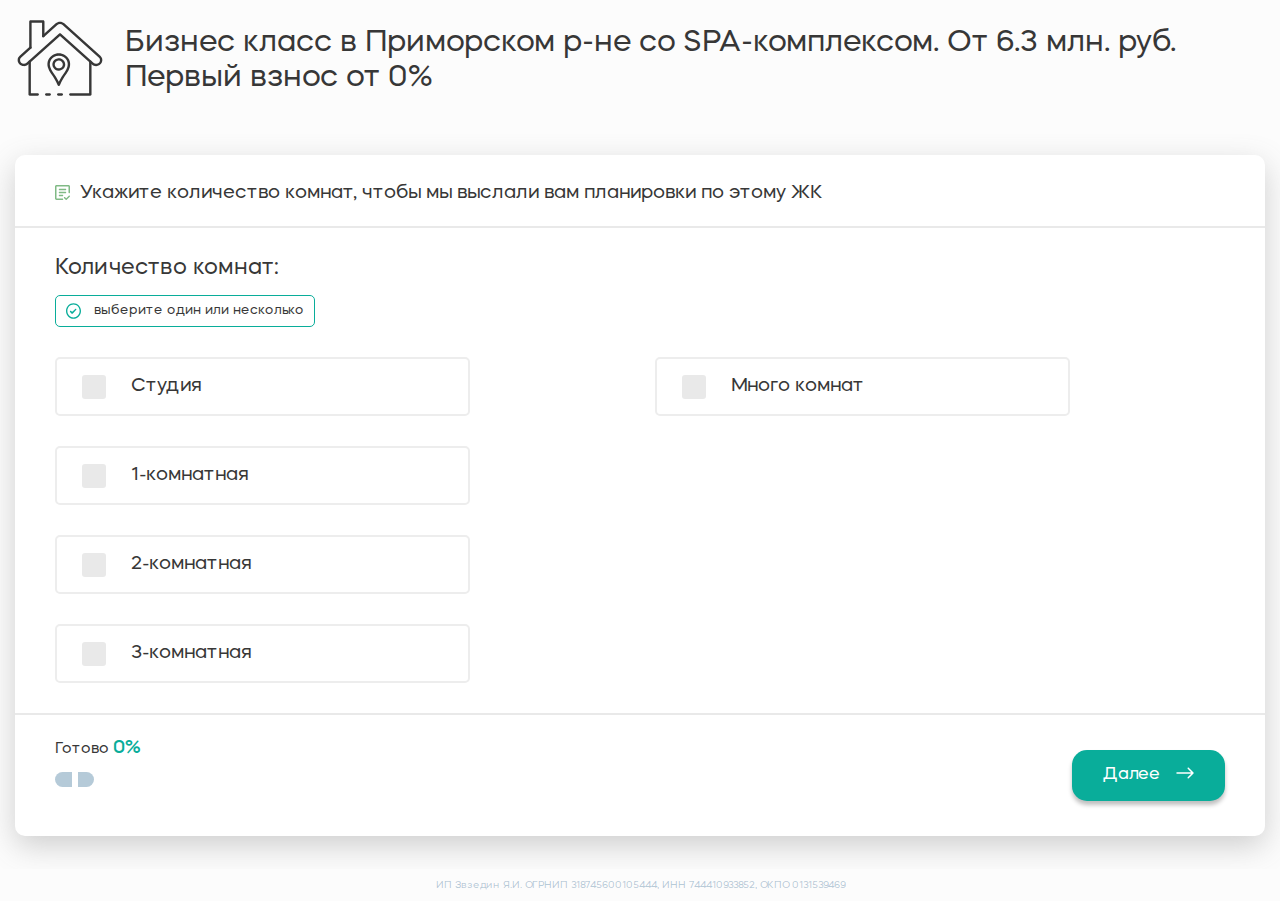
==== commit 13a250f9: "correct" ====
--- a/src/index.html
+++ b/src/index.html
@@ -16,7 +16,7 @@
                     </svg>
                 </a>
 
-                <h2 class="multi-title">Удобный поиск квартир в новостройках</h2>
+                <h2 class="multi-title">Бизнес класс в Приморском р-не со SPA-комплексом. От 6.3 млн. руб. Первый взнос от 0%</h2>
             </div>
         </div>
     </header>
@@ -37,6 +37,7 @@
                         
                         <!-- ------------Количество комнат-------------- -->
                         <div class="quiz__form-step quiz__form-step--active">
+                            <div class="quiz__form-step-descr">Укажите количество комнат, чтобы мы выслали вам планировки по этому ЖК</div>
                             <h2 class="quiz__form-step-title">Количество комнат:</h2>
                             <div class="quiz__form-step-attention">выберите один или несколько</div>
                         
@@ -76,6 +77,7 @@
     
                         <!-- -------------Как будете покупать------------- -->
                         <div class="quiz__form-step">
+                            <div class="quiz__form-step-descr">Укажите как хотите покупать, чтобы мы выслали вам актуальные акции по этому ЖК</div>
                             <h2 class="quiz__form-step-title">Как будете покупать?</h2>
                             <div class="quiz__form-step-attention">выберите один или несколько</div>
                         
--- a/src/css/style.css
+++ b/src/css/style.css
@@ -327,6 +327,31 @@
       display: none; }
       .quiz__form-step--active {
         display: block; }
+      .quiz__form-step-descr {
+        font-size: 19px;
+        line-height: 1.45;
+        color: #373737;
+        padding-left: 25px;
+        position: relative;
+        padding-bottom: 20px;
+        margin-bottom: 25px; }
+        .quiz__form-step-descr:after {
+          content: '';
+          position: absolute;
+          left: -40px;
+          bottom: 0;
+          width: calc(100% + 80px);
+          height: 2px;
+          background-color: #E9E9E9; }
+        .quiz__form-step-descr:before {
+          position: absolute;
+          content: "";
+          width: 15px;
+          height: 15px;
+          background-image: url(../img/icons/quiz-header.svg);
+          top: 5px;
+          left: 0;
+          margin: auto; }
       .quiz__form-step-title {
         font-size: 22px;
         line-height: 145%;
@@ -710,6 +735,11 @@
 @media screen and (max-width: 576px) {
   .quiz__form {
     padding: 15px 0 30px; }
+    .quiz__form-step-descr {
+      font-size: 16px; }
+      .quiz__form-step-descr:after {
+        left: 0;
+        width: 100%; }
     .quiz__form-progress {
       margin-bottom: 25px; }
     .quiz__form-feedback .wysiwyg p {
@@ -729,7 +759,7 @@
     -webkit-box-pack: center;
         -ms-flex-pack: center;
             justify-content: center;
-    padding: 25px 35px 35px;
+    padding: 25px 0 35px;
     -ms-flex-wrap: wrap;
         flex-wrap: wrap; }
     .quiz__footer-progress {
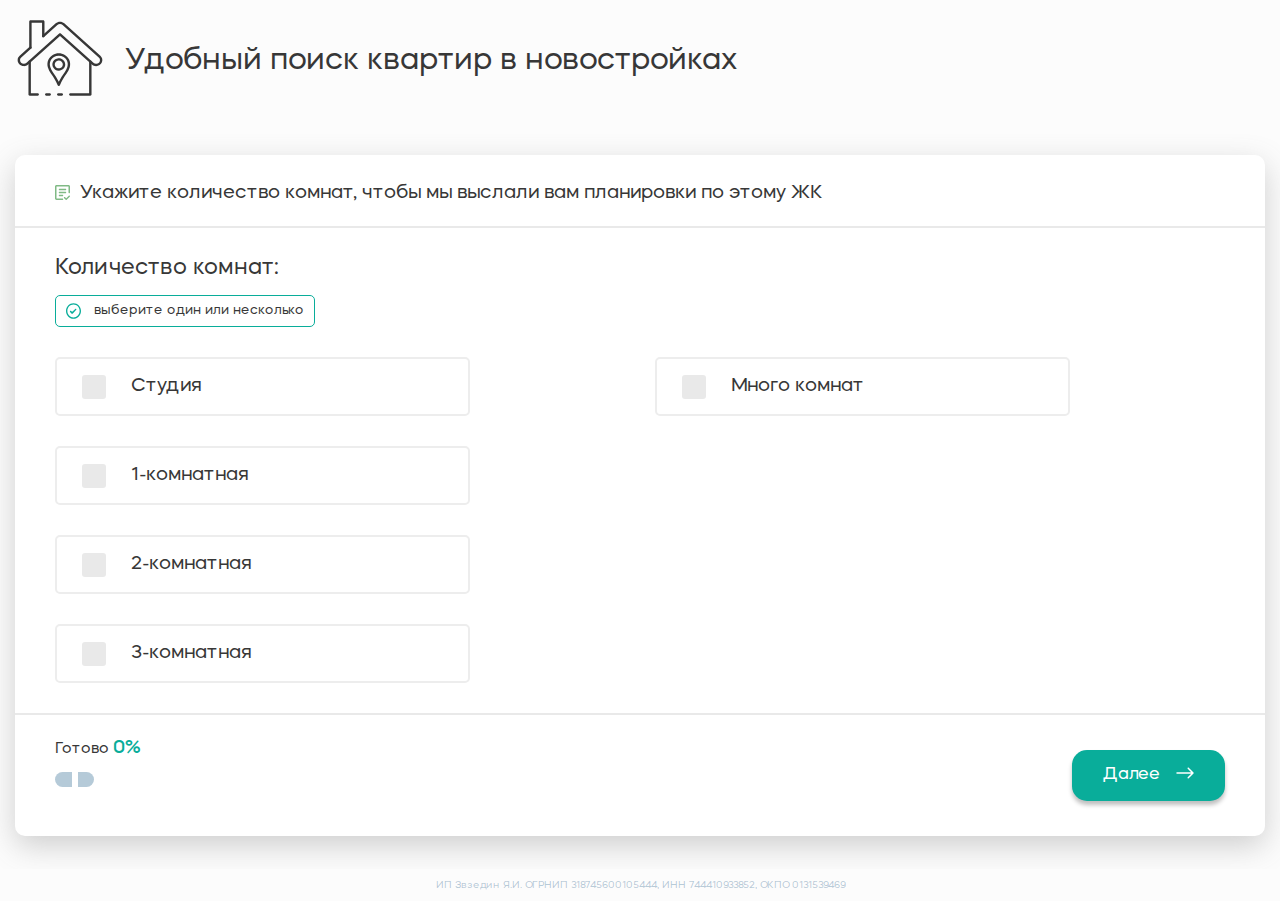
==== commit 6ed7497e: "correct" ====
--- a/src/index.html
+++ b/src/index.html
@@ -16,7 +16,7 @@
                     </svg>
                 </a>
 
-                <h2 class="multi-title">Бизнес класс в Приморском р-не со SPA-комплексом. От 6.3 млн. руб. Первый взнос от 0%</h2>
+                <h2 class="multi-title">Удобный поиск квартир в новостройках</h2>
             </div>
         </div>
     </header>
--- a/src/css/style.css
+++ b/src/css/style.css
@@ -498,7 +498,7 @@
       .quiz__form-checkbox:checked + .quiz__form-checkbox-text {
         border-color: #09AD9A; }
         .quiz__form-checkbox:checked + .quiz__form-checkbox-text:before {
-          border-color: #09AD9A; }
+          background-color: #09AD9A; }
         .quiz__form-checkbox:checked + .quiz__form-checkbox-text:after {
           opacity: 1; }
       .quiz__form-checkbox-text {
